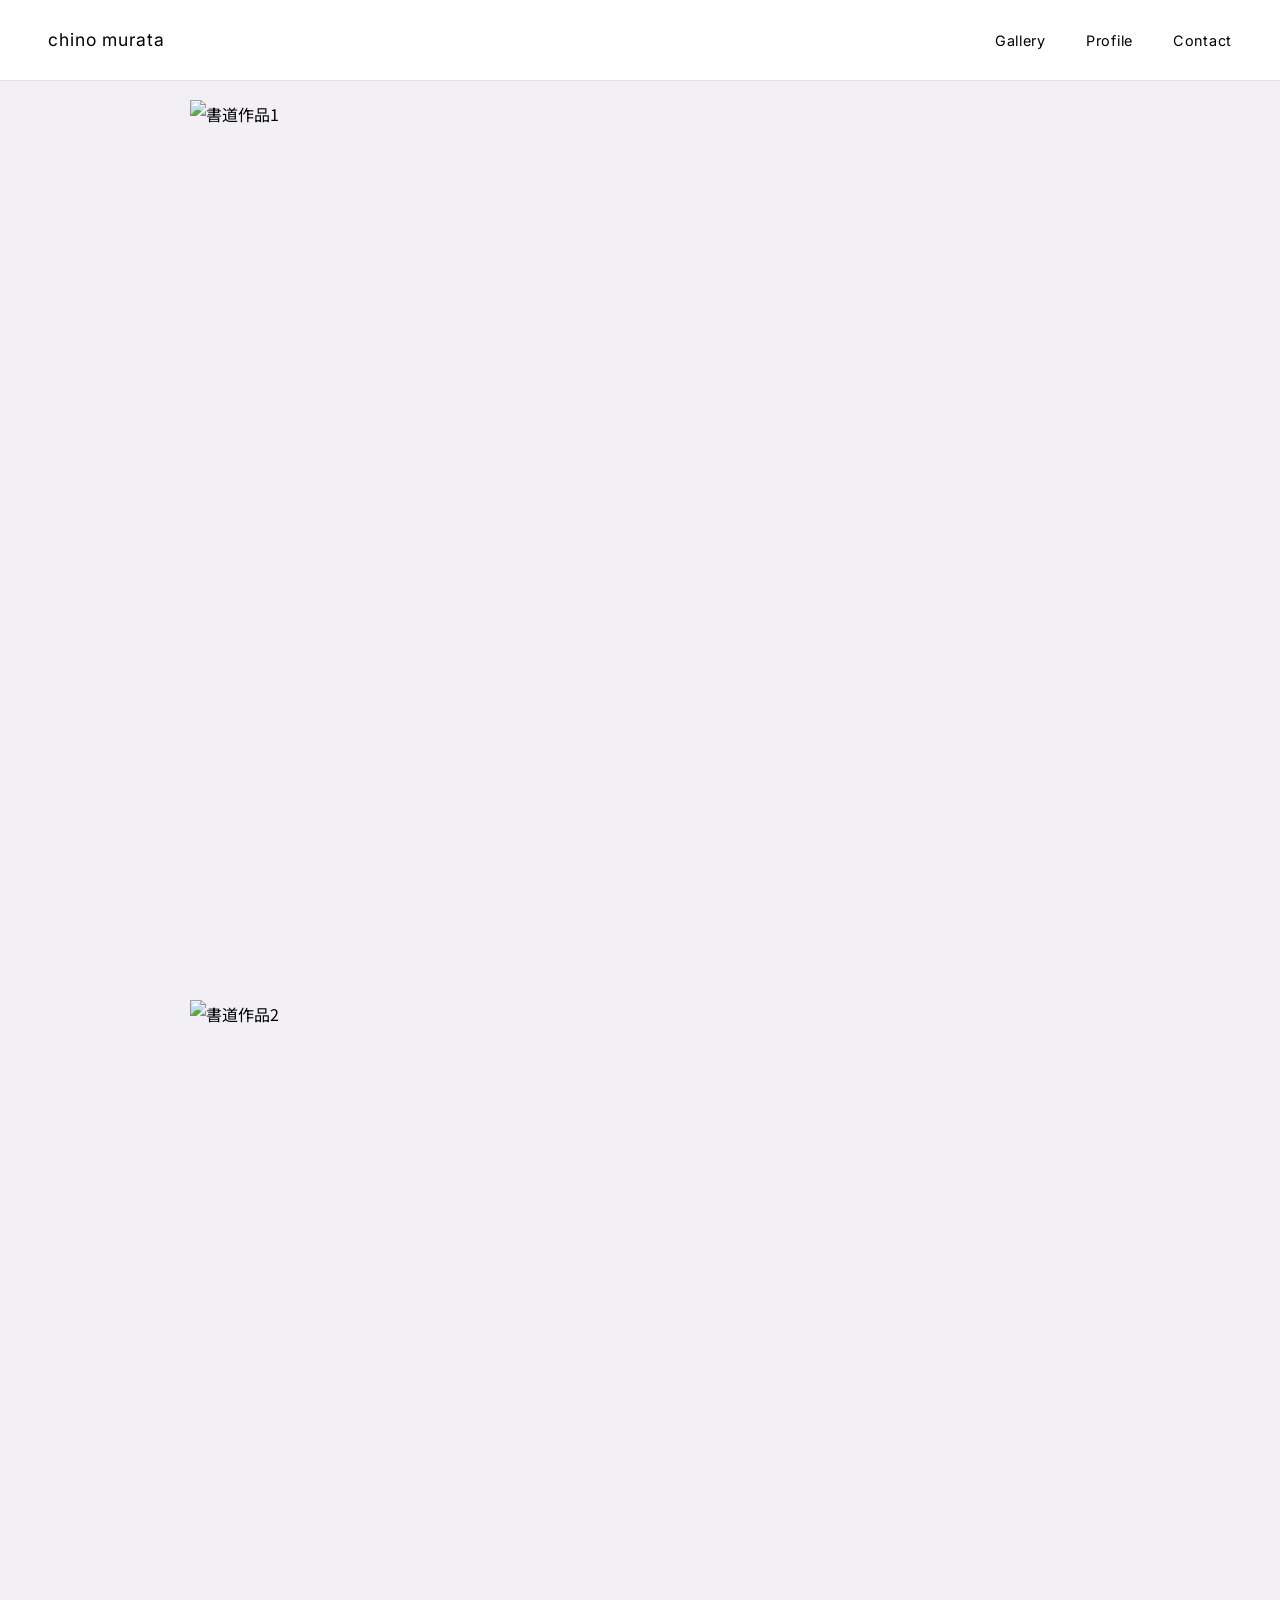
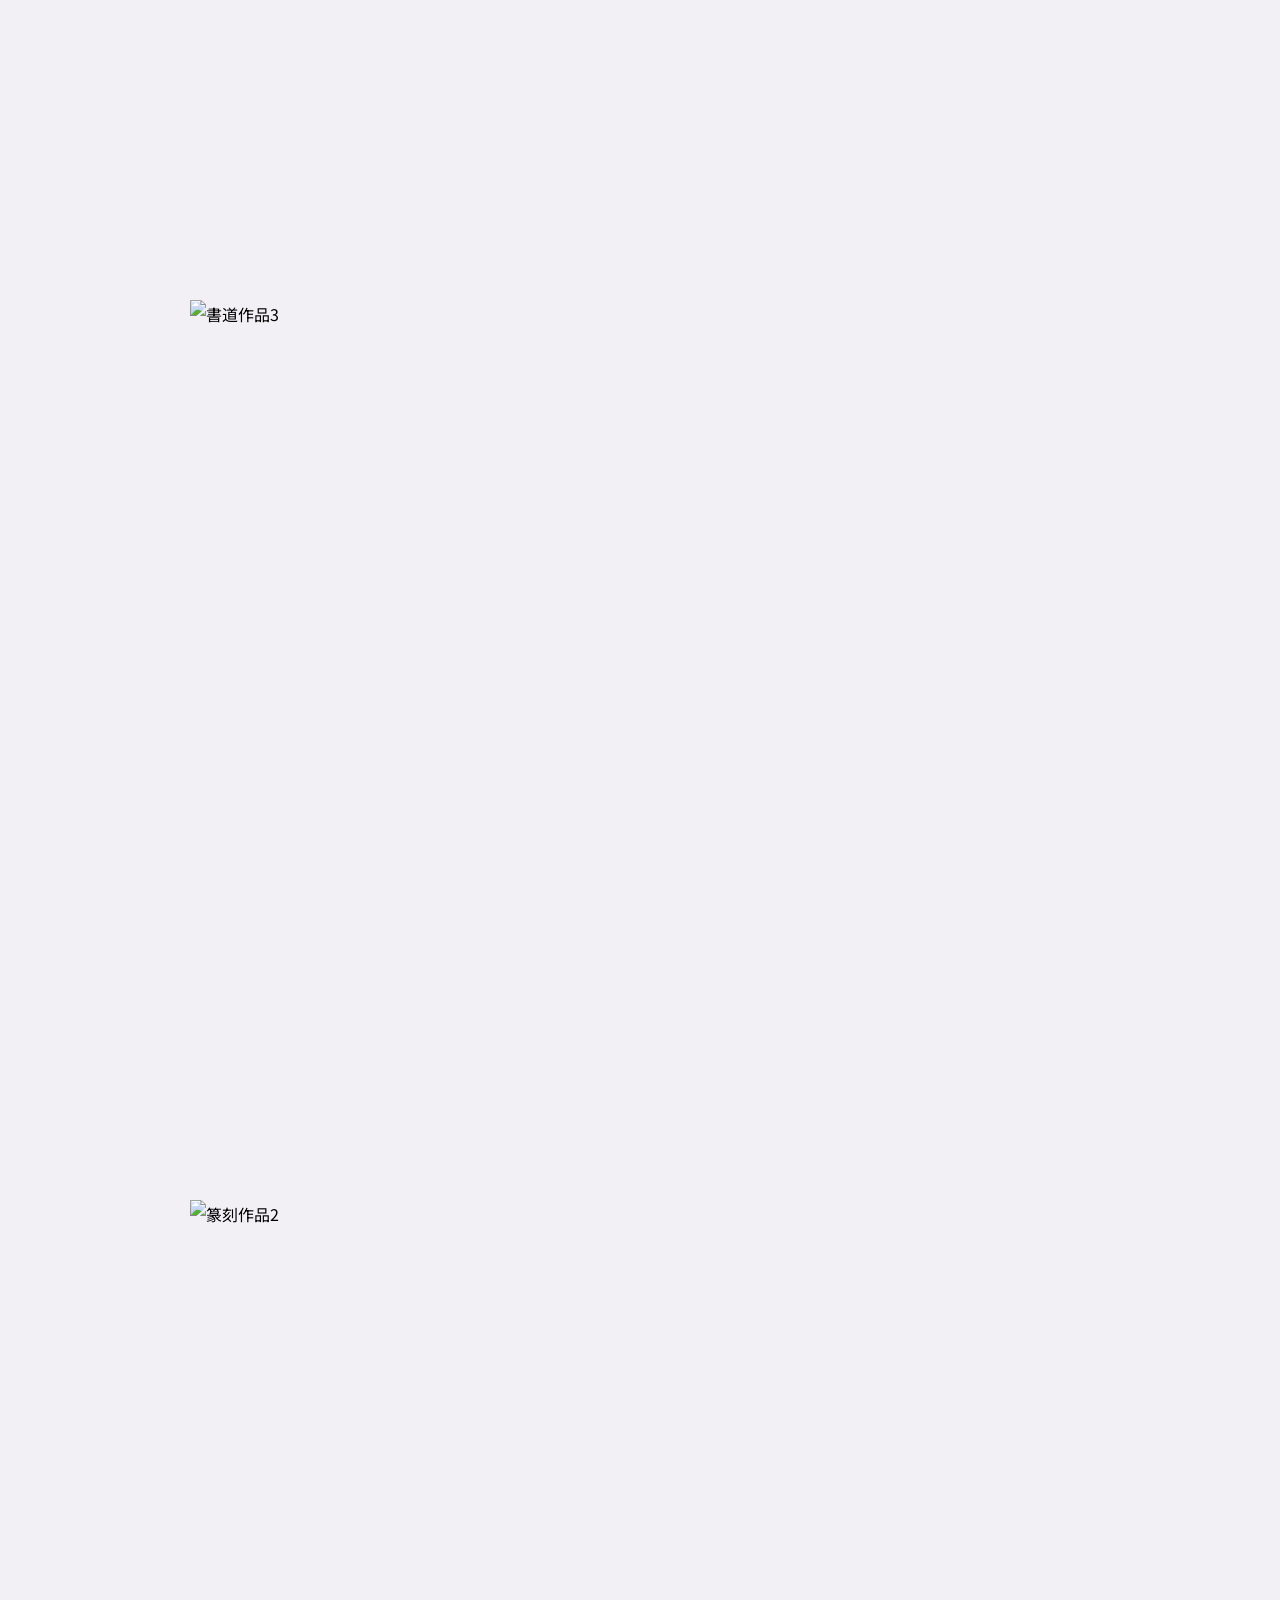
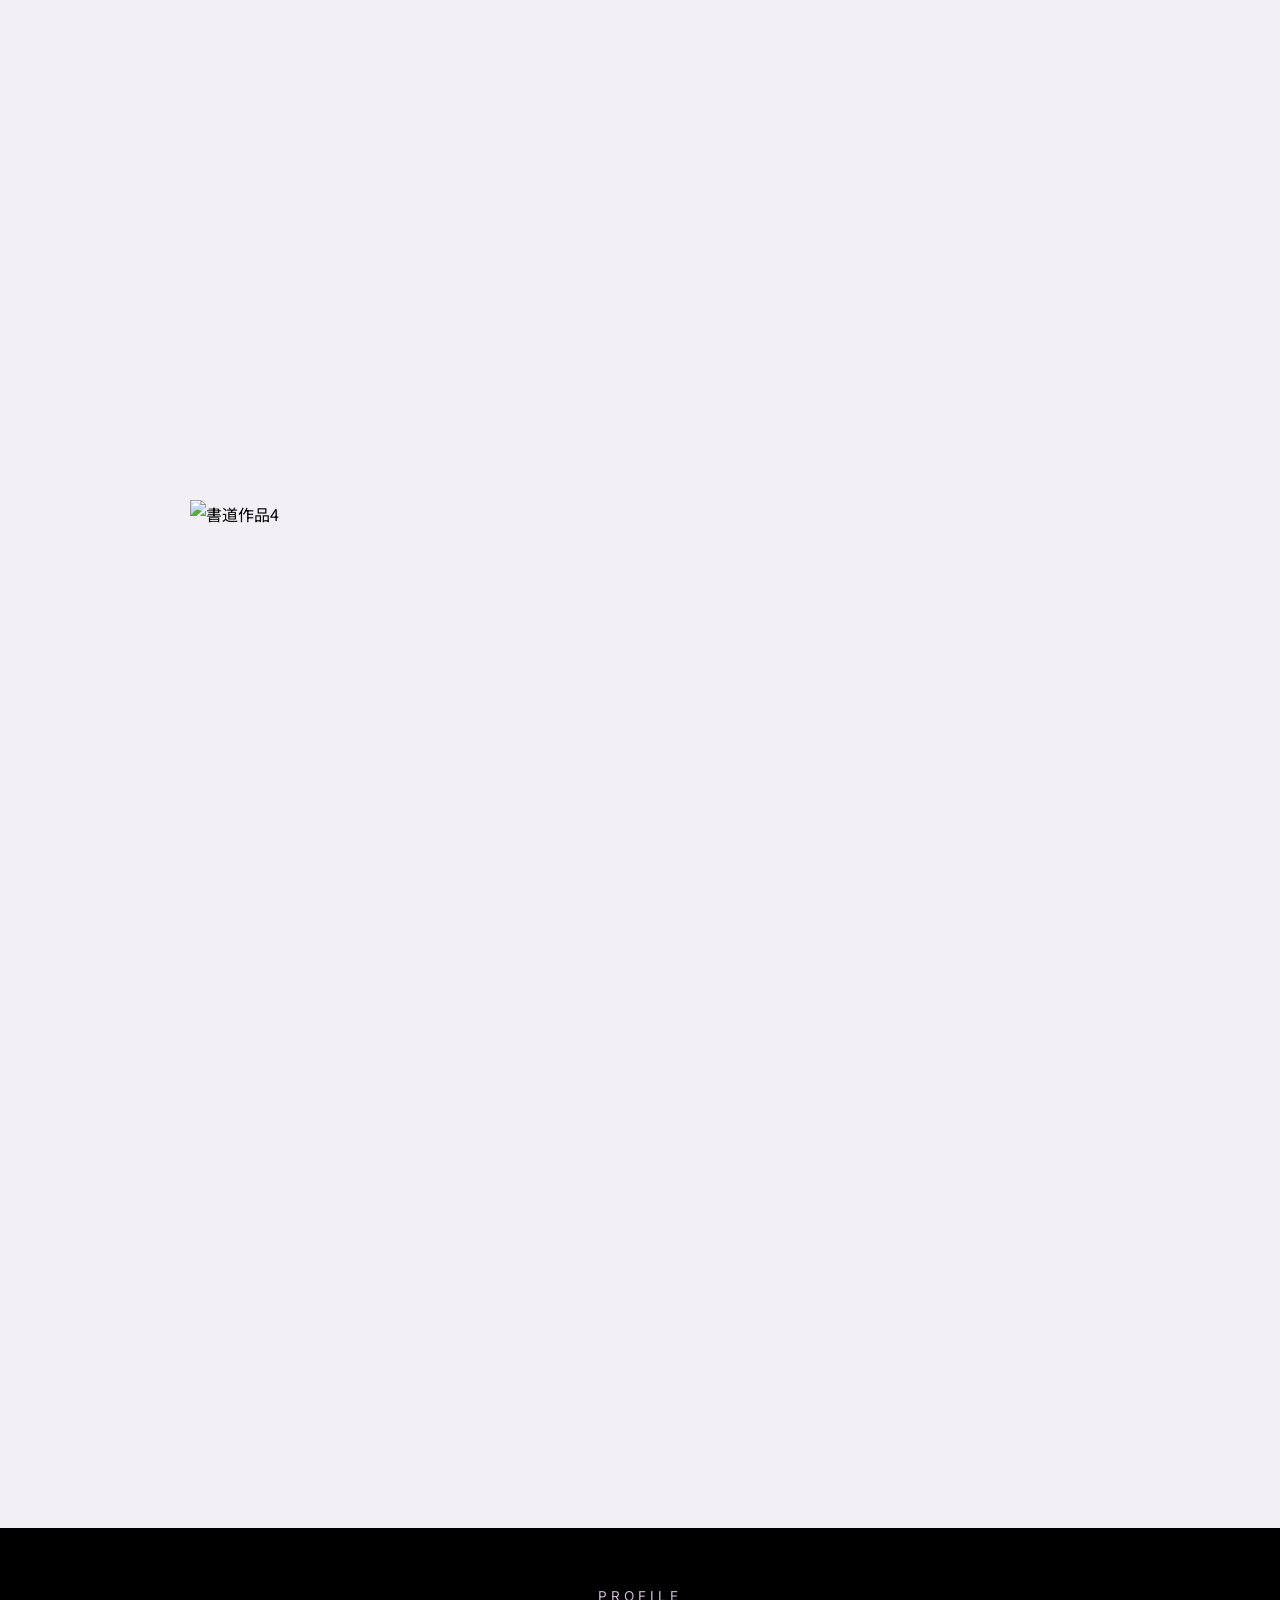
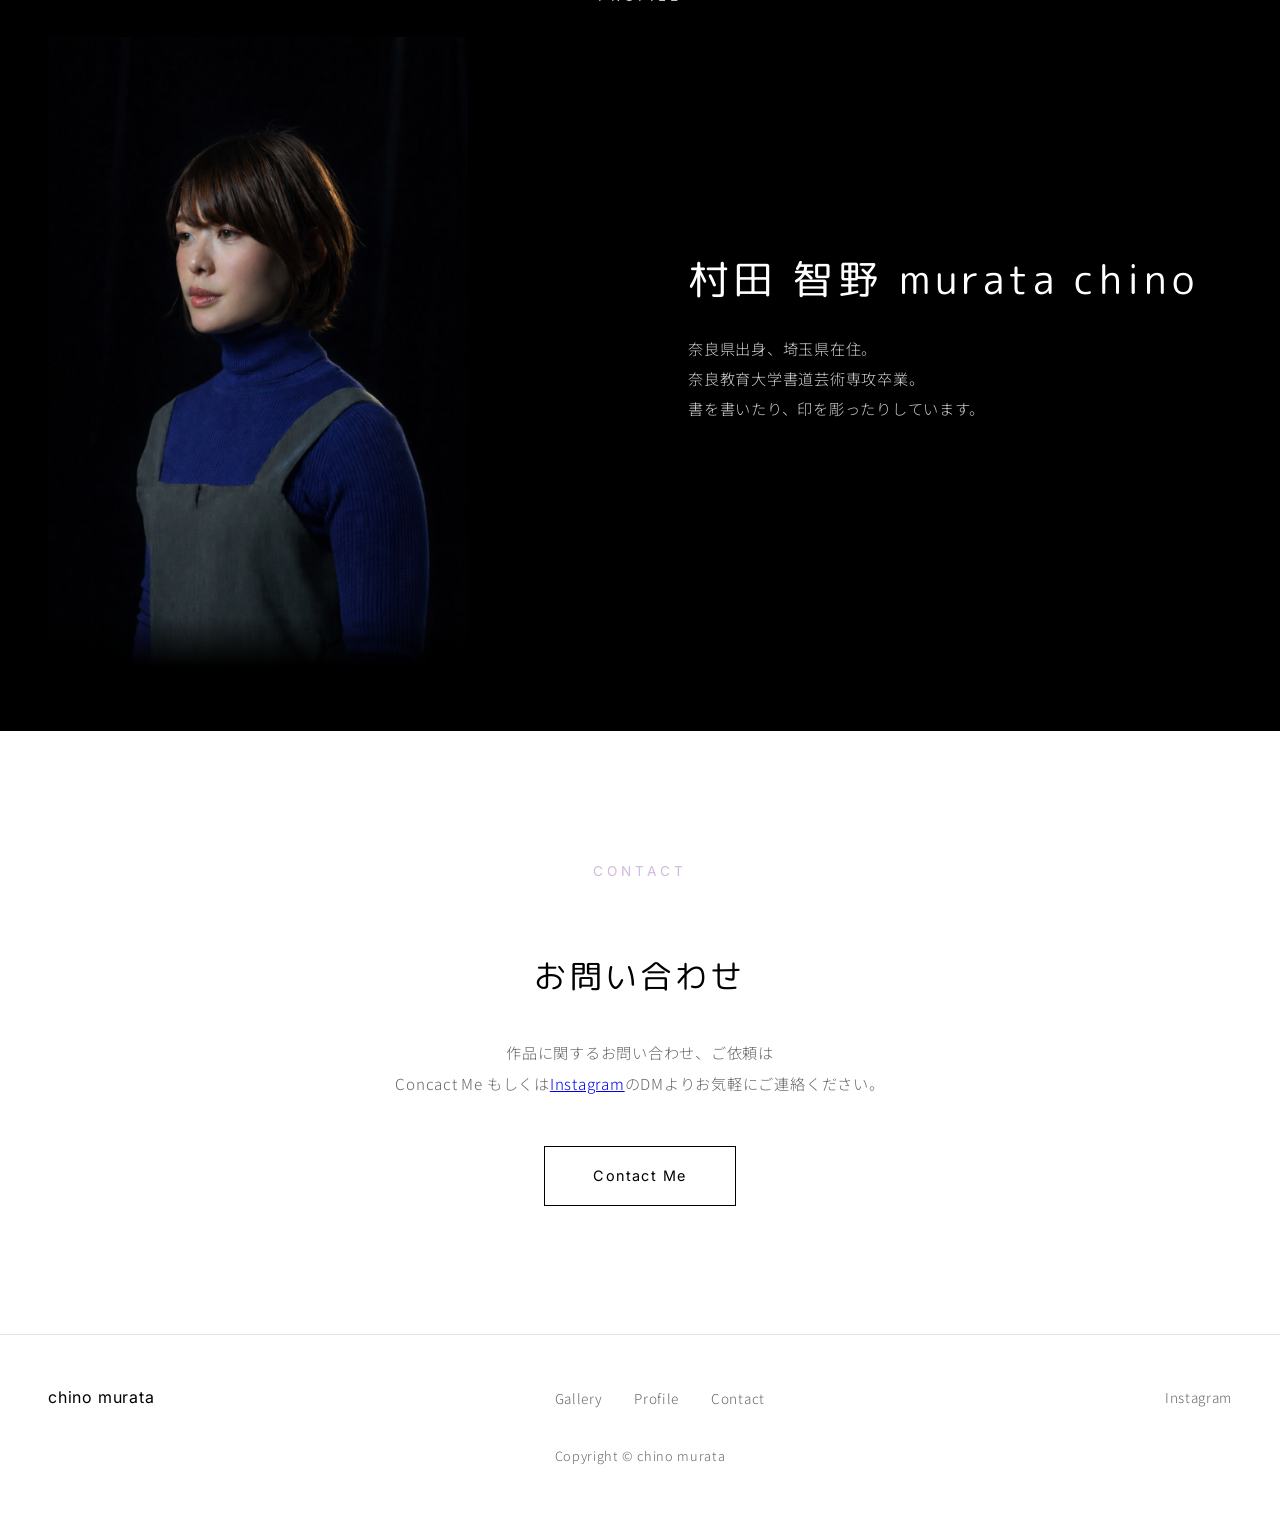
==== index.html @ c5e4f6fd "initial commit" ====
<!DOCTYPE html>
<html lang="ja">
<head>
  <meta charset="UTF-8" />
  <meta name="viewport" content="width=device-width, initial-scale=1.0" />
  <title>Chino Murata</title>

  <link rel="preconnect" href="https://fonts.googleapis.com" />
  <link rel="preconnect" href="https://fonts.gstatic.com" crossorigin />
  <link href="https://fonts.googleapis.com/css2?family=Noto+Sans+JP:wght@300;400;500;600&family=Inter:wght@300;400;500;600&family=M+PLUS+Rounded+1c:wght@400;500&display=swap" rel="stylesheet" />

  <link rel="stylesheet" href="style.css" />
</head>

<body>
  <!-- Header -->
  <header>
    <div class="header-content">
      <a href="#" class="logo">chino murata</a>
      <nav>
        <ul class="nav-list" id="navList">
          <li><a href="#gallery">Gallery</a></li>
          <li><a href="#profile">Profile</a></li>
          <li><a href="#contact">Contact</a></li>
        </ul>
      </nav>
      <button class="mobile-menu-button" id="mobileMenuButton" aria-controls="navList" aria-expanded="false" aria-label="open menu">☰</button>
    </div>
  </header>

  <!-- Gallery Section -->
  <section id="gallery" class="gallery-top">
    <div class="gallery-grid">
      <div class="gallery-item">
        <img src="https://images.unsplash.com/photo-1528819622765-d6bcf132f793?w=800&h=1200&fit=crop" alt="書道作品1" />
      </div>
      <div class="gallery-item">
        <img src="https://images.unsplash.com/photo-1565193566173-7a0ee3dbe261?w=800&h=1200&fit=crop" alt="書道作品2" />
      </div>
      <div class="gallery-item">
        <img src="https://images.unsplash.com/photo-1524678714210-9917a6c619c2?w=800&h=1200&fit=crop" alt="書道作品3" />
      </div>
      <div class="gallery-item">
        <img src="https://images.unsplash.com/photo-1455541504462-57ebb2a9cec1?w=800&h=1200&fit=crop" alt="篆刻作品2" />
      </div>
      <div class="gallery-item">
        <img src="https://images.unsplash.com/photo-1506880018603-83d5b814b5a6?w=800&h=1200&fit=crop" alt="書道作品4" />
      </div>
    </div>
  </section>

  <!-- Profile Section -->
  <section id="profile" class="profile">
    <div class="section-title profile-title">Profile</div>
    <div class="profile-container">
      <div class="profile-image">
        <img src="picture/profile.png" alt="murata chino" />
      </div>
      <div class="profile-content">
        <h2>村田 智野 murata chino</h2>
        <p>
          奈良県出身、埼玉県在住。<br />
          奈良教育大学書道芸術専攻卒業。<br />
          書を書いたり、印を彫ったりしています。
        </p>
      </div>
    </div>
  </section>

  <!-- Contact Section -->
  <section id="contact" class="contact">
    <div class="section-title">Contact</div>
    <div class="contact-content">
      <h2>お問い合わせ</h2>
      <p>
        作品に関するお問い合わせ、ご依頼は<br />
        Concact Me もしくは<a href="https://www.instagram.com/chino_murata/">Instagram</a>のDMよりお気軽にご連絡ください。
      </p>
      <a
        href="https://docs.google.com/forms/d/e/1FAIpQLSfYiP25j410rGIHICzYmb-r6kKbPRrgvNj50Bug_0qsInX5KQ/viewform"
        class="contact-button"
        target="_blank"
        rel="noopener noreferrer"
      >Contact Me</a>
      
    </div>
  </section>

  <!-- Footer -->
  <footer>
    <div class="footer-content">
      <a href="#" class="footer-logo">chino murata</a>
      <ul class="footer-nav">
        <li><a href="#gallery">Gallery</a></li>
        <li><a href="#profile">Profile</a></li>
        <li><a href="#contact">Contact</a></li>
      </ul>
      <div class="social-links">
        <a href="https://www.instagram.com/chino_murata/">Instagram</a>
      </div>
    </div>
    <p class="copyright">Copyright © chino murata</p>
  </footer>

  <script src="script.js" defer></script>
</body>
</html>
---- style.css ----
:root {
  --black: #000;
  --white: #fff;
  --gray: #666;
  --light-gray: #f5f5f5;
  --lavender: #d1bada;
  --light-lavender: #f0ebf3;
  --border-color: #e8dfe8;
}

* {
  margin: 0;
  padding: 0;
  box-sizing: border-box;
}

body {
  font-family: "Noto Sans JP", "Inter", -apple-system, sans-serif;
  background-color: var(--white);
  color: var(--black);
  line-height: 1.8;
}

/* Header */
header {
  position: fixed;
  top: 0;
  left: 0;
  right: 0;
  background: rgba(255, 255, 255, 0.98);
  border-bottom: 1px solid var(--border-color);
  z-index: 1000;
  backdrop-filter: blur(10px);
}

.header-content {
  max-width: 1400px;
  margin: 0 auto;
  padding: 1.5rem 3rem;
  display: flex;
  justify-content: space-between;
  align-items: center;
}

.logo {
  font-family: "Inter", sans-serif;
  font-size: 1.1rem;
  font-weight: 400;
  letter-spacing: 0.05em;
  text-decoration: none;
  color: var(--black);
}

nav ul {
  display: flex;
  gap: 2.5rem;
  list-style: none;
}

nav a {
  font-family: "Inter", sans-serif;
  color: var(--black);
  text-decoration: none;
  font-size: 0.9rem;
  letter-spacing: 0.05em;
  transition: opacity 0.3s ease;
  font-weight: 400;
}

nav a:hover {
  opacity: 0.5;
}

/* Section Common Styles */
section {
  padding: 8rem 3rem;
  margin: 0;
  max-width: none;
}

.section-title {
  font-family: "Inter", sans-serif;
  font-size: 0.85rem;
  letter-spacing: 0.3em;
  font-weight: 400;
  margin-bottom: 4rem;
  text-align: center;
  text-transform: uppercase;
  color: var(--lavender);
}

/* Gallery Section */
.gallery-top {
  padding-top: 100px;
  background: #f3f0f5;
}

.gallery-grid {
  display: flex;
  flex-direction: column;
  gap: 0;
  max-width: 900px;
  margin: 0 auto;
}

#gallery {
  background: #f3f0f5;
}

.gallery-item {
  position: relative;
  width: 100%;
  aspect-ratio: 1 / 1;
  overflow: hidden;
  cursor: pointer;
}

.gallery-item img {
  width: 100%;
  height: 100%;
  object-fit: cover;
  transition: transform 0.6s ease;
}

.gallery-item:hover img {
  transform: scale(1.05);
}

/* Profile Section */
.profile {
  background: var(--black);
}

.profile-container {
  display: grid;
  grid-template-columns: 1fr 1fr;
  gap: 6rem;
  align-items: center;
  max-width: 1200px;
  margin: 0 auto;
}

.profile-image {
  width: 100%;
}

.profile-image img {
  width: 100%;
  height: auto;
  display: block;

  -webkit-mask-image: linear-gradient(to bottom, #000 0%, #000 92%, transparent 100%);
  mask-image: linear-gradient(to bottom, #000 0%, #000 92%, transparent 100%);
}

.profile-content h2 {
  font-family: "M PLUS Rounded 1c", "Noto Sans JP", sans-serif;
  font-weight: 400;
  margin-bottom: 2rem;
  color: var(--white);

  /* 追加/変更 */
  white-space: nowrap;
  font-size: clamp(22px, 4.2vw, 40px);
  letter-spacing: clamp(0.01em, 0.6vw, 0.12em);
  line-height: 1.1;

  /* どこかで折り返し強制が入ってても負けないように */
  overflow-wrap: normal;
  word-break: normal;
}


.profile-content p {
  font-size: 0.95rem;
  line-height: 2;
  letter-spacing: 0.05em;
  margin-bottom: 1.5rem;
  font-weight: 300;
  color: rgba(255, 255, 255, 0.8);
}

.section-title.profile-title {
  color: var(--lavender);
}

/* Profileだけ締める（Desktop） */
#profile {
  padding: 3.5rem 3rem 4rem; /* 上右下左 */
}

#profile .section-title {
  margin-bottom: 1.8rem; 
}

.profile-image {
  max-width: 420px;
}

/* Contact Section */
.contact {
  text-align: center;
  background: var(--white);
}

.contact-content {
  max-width: 600px;
  margin: 0 auto;
}

.contact h2 {
  font-family: "M PLUS Rounded 1c", "Noto Sans JP", sans-serif;
  font-size: 2rem;
  font-weight: 400;
  letter-spacing: 0.1em;
  margin-bottom: 2rem;
}

.contact p {
  font-size: 0.95rem;
  line-height: 2;
  letter-spacing: 0.05em;
  margin-bottom: 3rem;
  font-weight: 300;
  color: var(--gray);
}

.contact-button {
  font-family: "Inter", sans-serif;
  display: inline-block;
  color: var(--black);
  text-decoration: none;
  font-size: 0.9rem;
  letter-spacing: 0.1em;
  padding: 1rem 3rem;
  border: 1px solid var(--black);
  transition: all 0.3s ease;
  font-weight: 400;
}

.contact-button:hover {
  background: var(--lavender);
  color: var(--white);
  border-color: var(--lavender);
}

/* Footer */
footer {
  padding: 3rem;
  text-align: center;
  border-top: 1px solid var(--border-color);
}

.footer-content {
  max-width: 1400px;
  margin: 0 auto;
  display: flex;
  justify-content: space-between;
  align-items: center;
}

.footer-logo {
  font-family: "Inter", sans-serif;
  font-size: 1rem;
  font-weight: 400;
  letter-spacing: 0.05em;
  text-decoration: none;
  color: var(--black);
}

.footer-nav {
  display: flex;
  gap: 2rem;
  list-style: none;
}

.footer-nav a {
  color: var(--gray);
  text-decoration: none;
  font-size: 0.85rem;
  letter-spacing: 0.05em;
  transition: opacity 0.3s ease;
  font-weight: 300;
}

.footer-nav a:hover {
  opacity: 0.5;
}

.copyright {
  margin-top: 2rem;
  font-size: 0.8rem;
  color: var(--gray);
  letter-spacing: 0.05em;
  font-weight: 300;
}

.social-links {
  display: flex;
  gap: 1.5rem;
}

.social-links a {
  color: var(--gray);
  text-decoration: none;
  font-size: 0.85rem;
  letter-spacing: 0.05em;
  transition: opacity 0.3s ease;
  font-weight: 300;
}

.social-links a:hover {
  opacity: 0.5;
}

/* Mobile Menu */
.mobile-menu-button {
  display: none;
  background: none;
  border: none;
  font-size: 1.5rem;
  cursor: pointer;
  color: var(--black);
}

/* =========================
   Responsive
   ========================= */

/* Tablet */
@media (max-width: 1024px) {
  .profile-container {
    gap: 4rem;
  }
}

/* Mobile */
@media (max-width: 768px) {

  /* ---- Header / Navigation ---- */
  .header-content {
    padding: 1rem 1.5rem;
  }

  nav ul {
    display: none;
  }

  nav ul.is-open {
    display: flex;
    flex-direction: column;
    position: absolute;
    top: 100%;
    left: 0;
    right: 0;
    background: var(--white);
    padding: 2rem;
    border-bottom: 1px solid var(--border-color);
    gap: 1.5rem;
  }

  .mobile-menu-button {
    display: block;
  }

  /* ---- Layout ---- */
  section {
    padding: 5rem 1.5rem;
  }

  .gallery-top {
    padding-top: 80px;
  }

  .gallery-grid {
    max-width: 100%;
    padding: 0 1rem;
  }

  .profile-container {
    grid-template-columns: 1fr;
    gap: 3rem;
  }

  /* ---- Profile ---- */
  .profile-image {
    max-width: 420px;
    margin: 0 auto;
  }
  /* ---- Footer ---- */
  .footer-content {
    flex-direction: column;
    gap: 2rem;
  }

  .footer-nav {
    flex-wrap: wrap;
    justify-content: center;
  }
}

/* Animations */
@keyframes fadeIn {
  from {
    opacity: 0;
    transform: translateY(20px);
  }
  to {
    opacity: 1;
    transform: translateY(0);
  }
}

.fade-in {
  animation: fadeIn 0.8s ease-out;
}
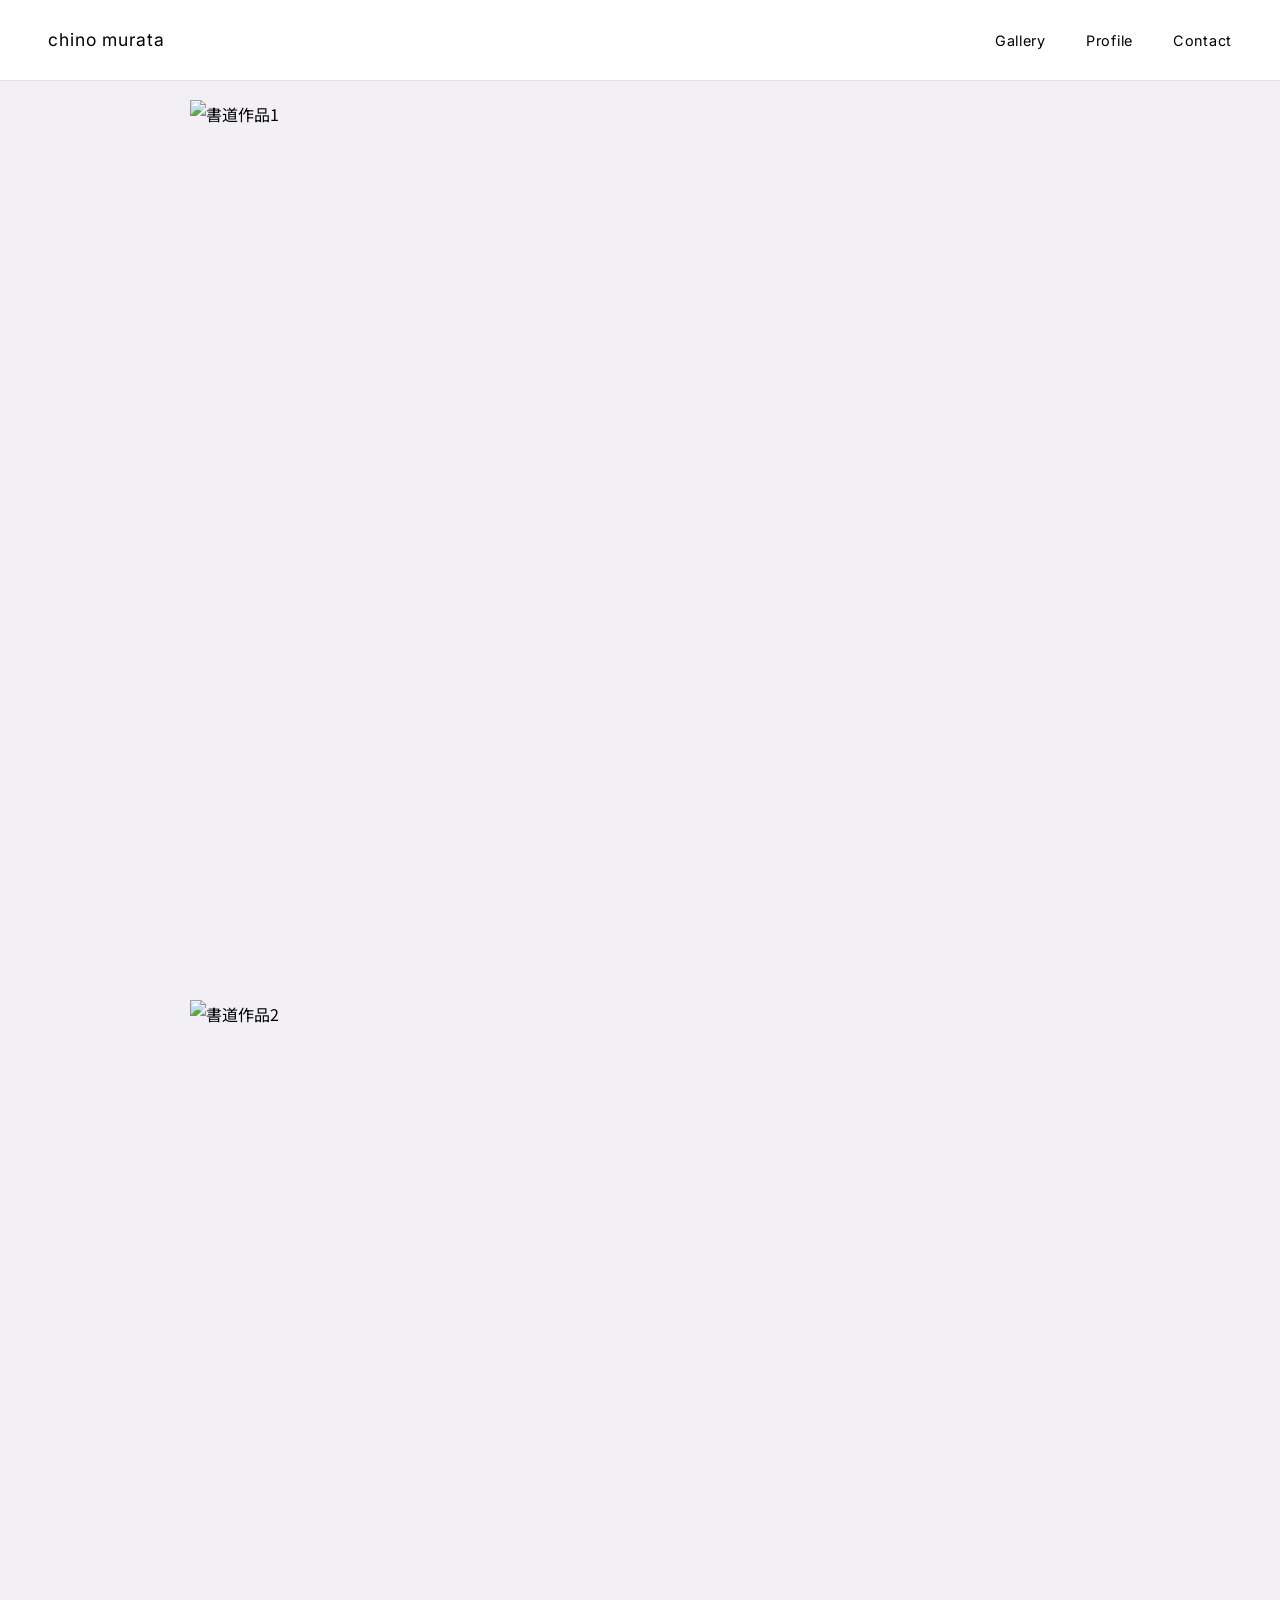
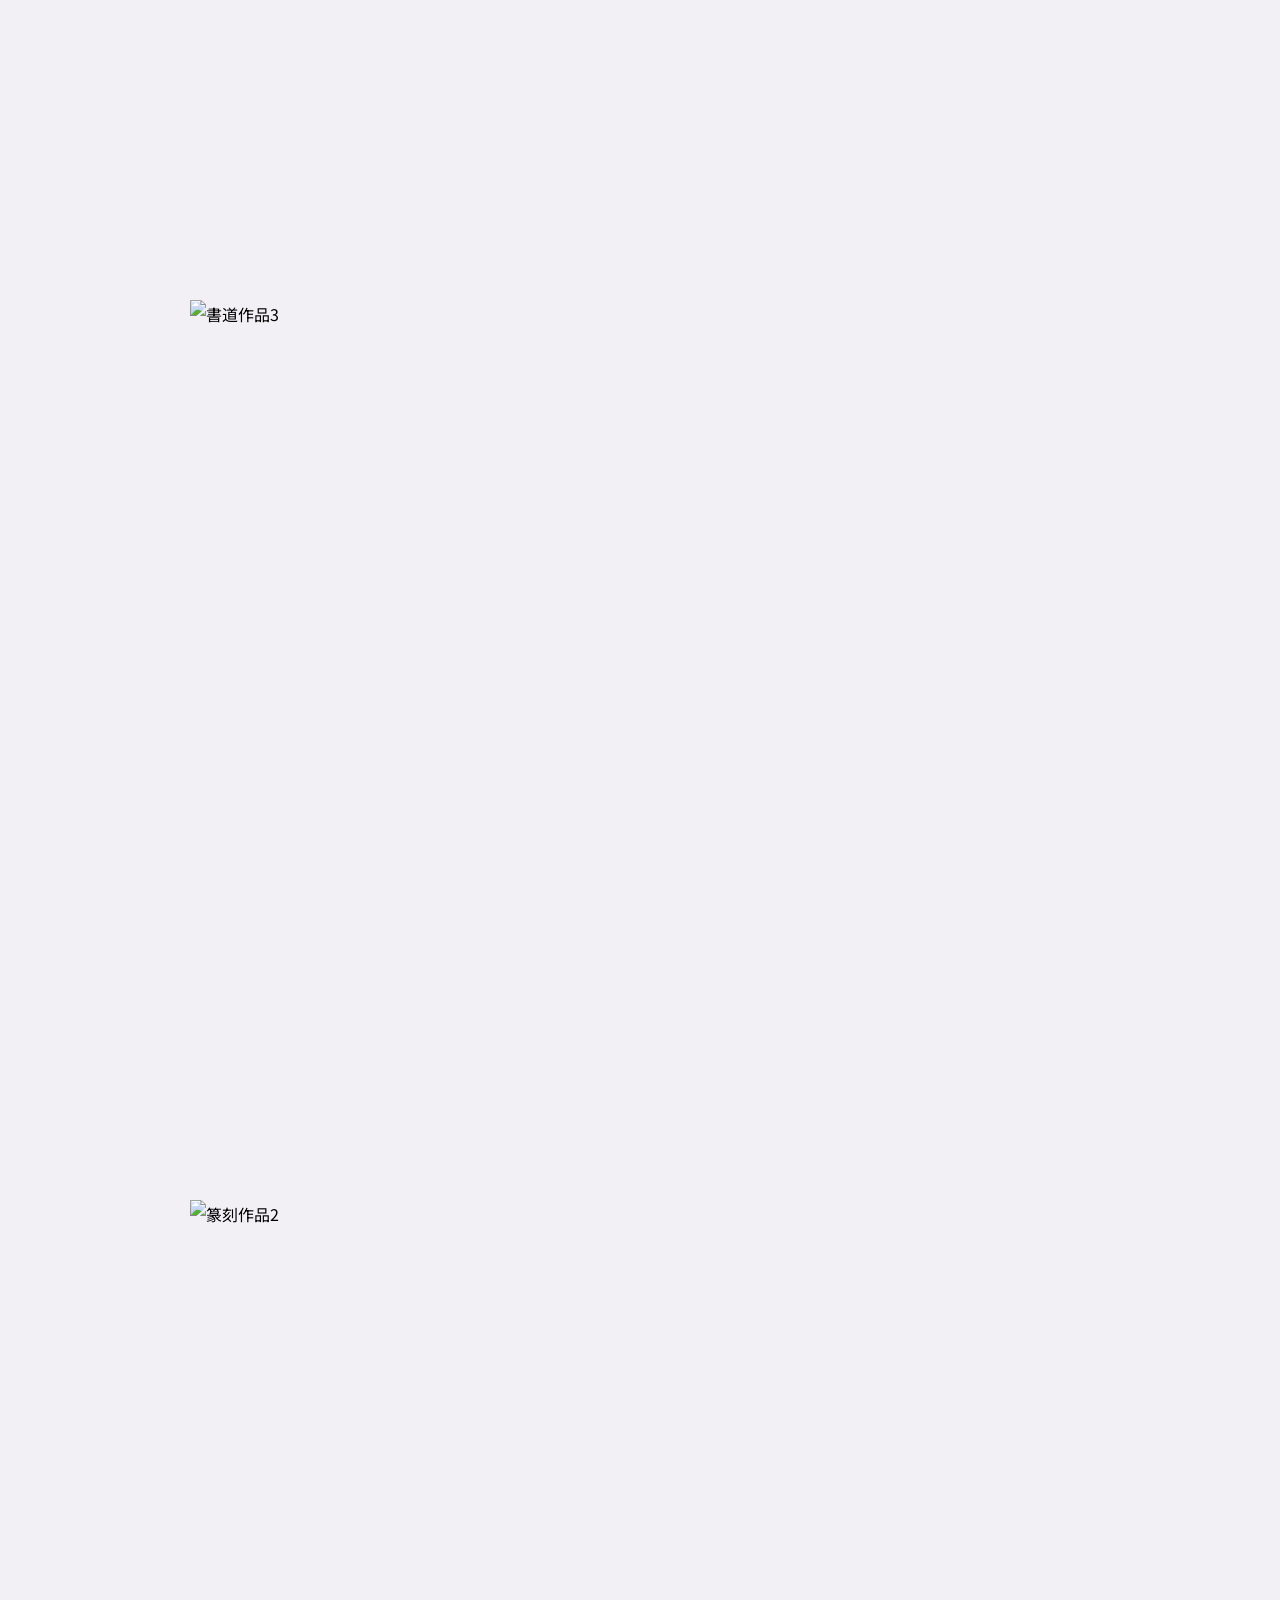
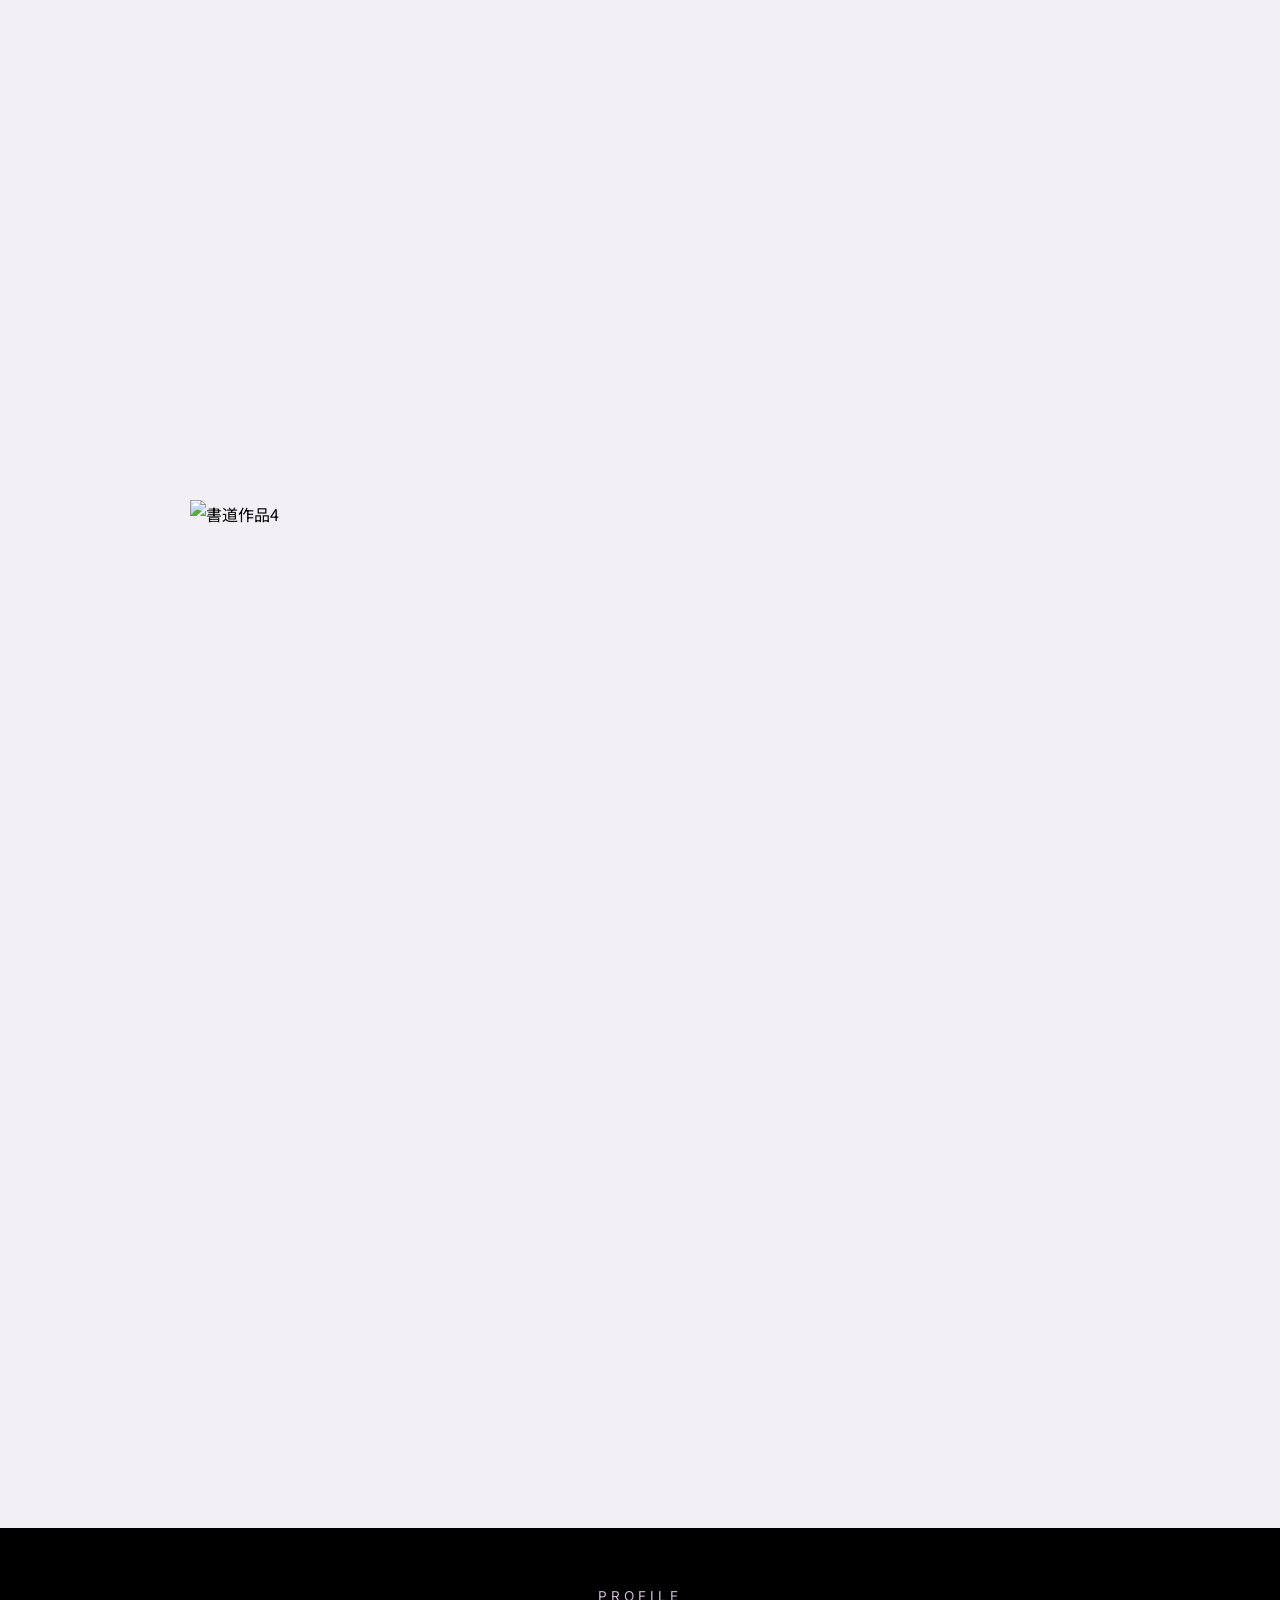
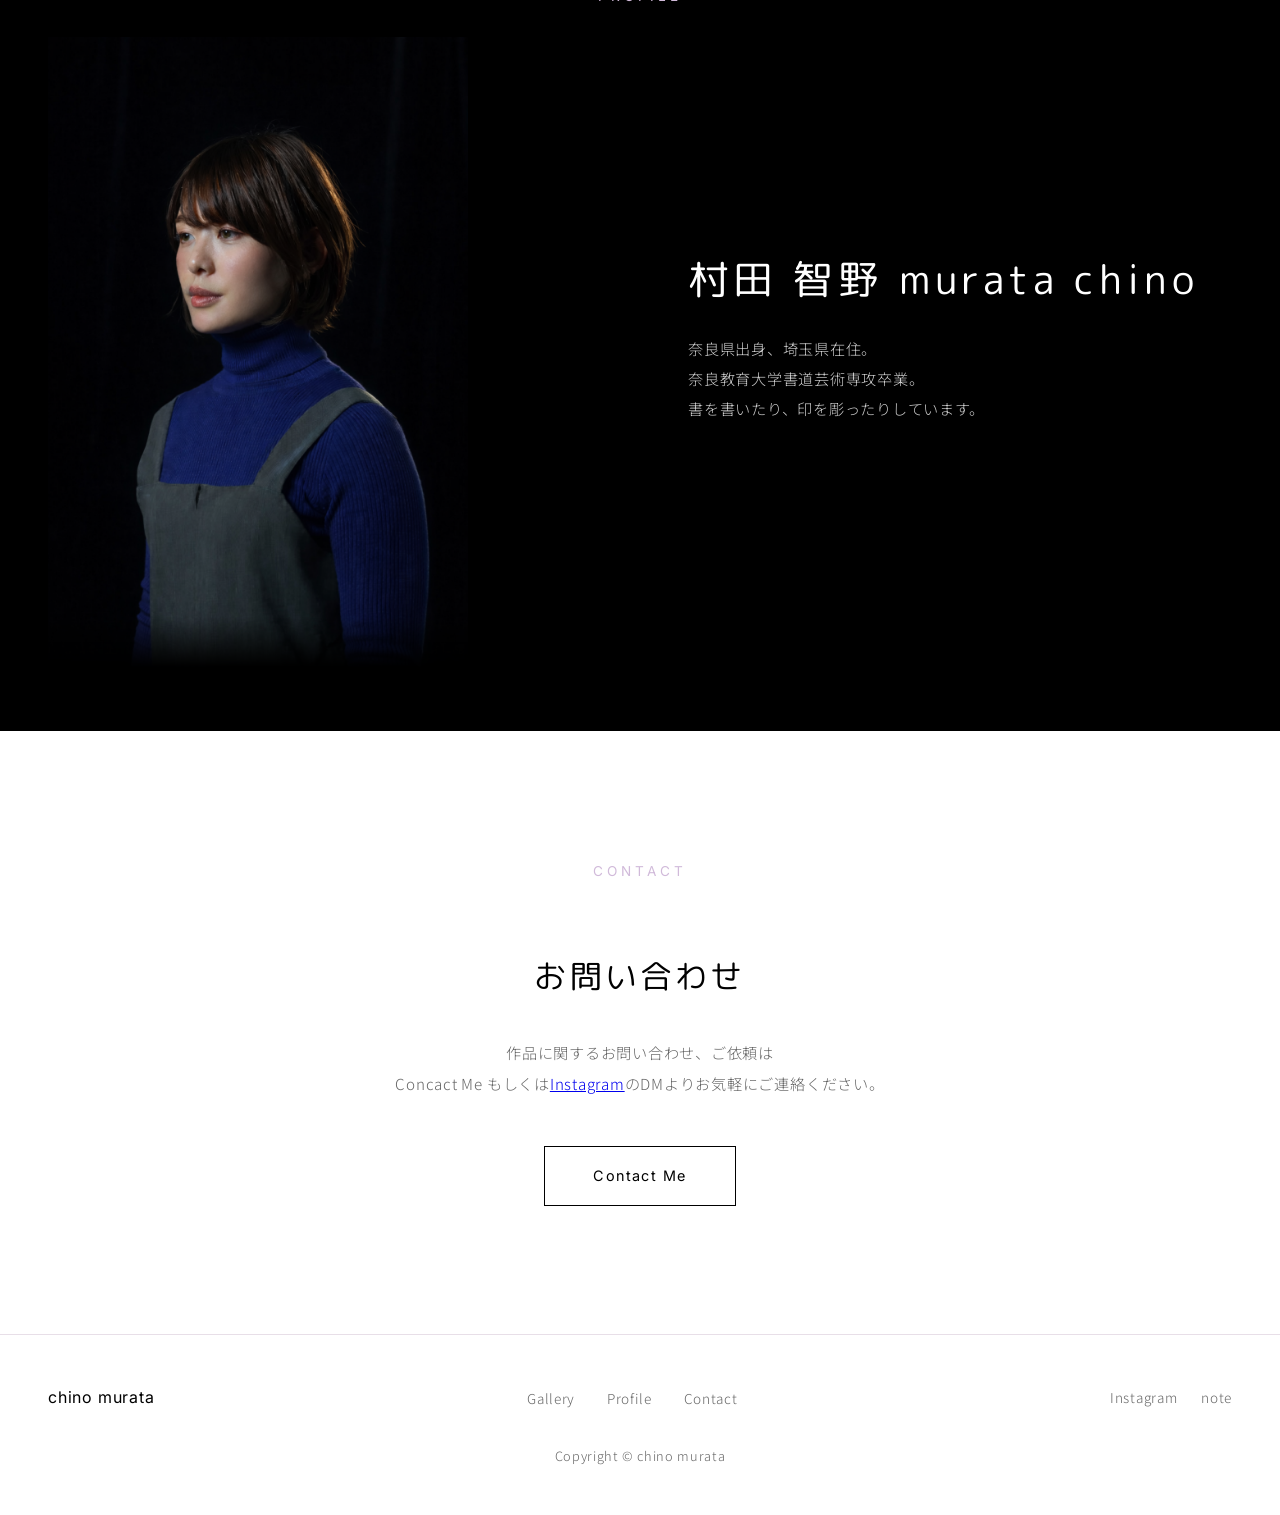
==== commit 9bb3fa7a: "noteのリンクを追加、CSSの不要なコメントを修正" ====
--- a/index.html
+++ b/index.html
@@ -97,6 +97,7 @@
       </ul>
       <div class="social-links">
         <a href="https://www.instagram.com/chino_murata/">Instagram</a>
+        <a href="https://note.com/chinomurata">note</a>
       </div>
     </div>
     <p class="copyright">Copyright © chino murata</p>
--- a/style.css
+++ b/style.css
@@ -159,7 +159,6 @@
   margin-bottom: 2rem;
   color: var(--white);
 
-  /* 追加/変更 */
   white-space: nowrap;
   font-size: clamp(22px, 4.2vw, 40px);
   letter-spacing: clamp(0.01em, 0.6vw, 0.12em);
@@ -169,7 +168,6 @@
   overflow-wrap: normal;
   word-break: normal;
 }
-
 
 .profile-content p {
   font-size: 0.95rem;
@@ -363,7 +361,7 @@
     display: block;
   }
 
-  /* ---- Layout ---- */
+  /* Layout */
   section {
     padding: 5rem 1.5rem;
   }
@@ -382,12 +380,12 @@
     gap: 3rem;
   }
 
-  /* ---- Profile ---- */
+  /* Profile */
   .profile-image {
     max-width: 420px;
     margin: 0 auto;
   }
-  /* ---- Footer ---- */
+  /* Footer */
   .footer-content {
     flex-direction: column;
     gap: 2rem;
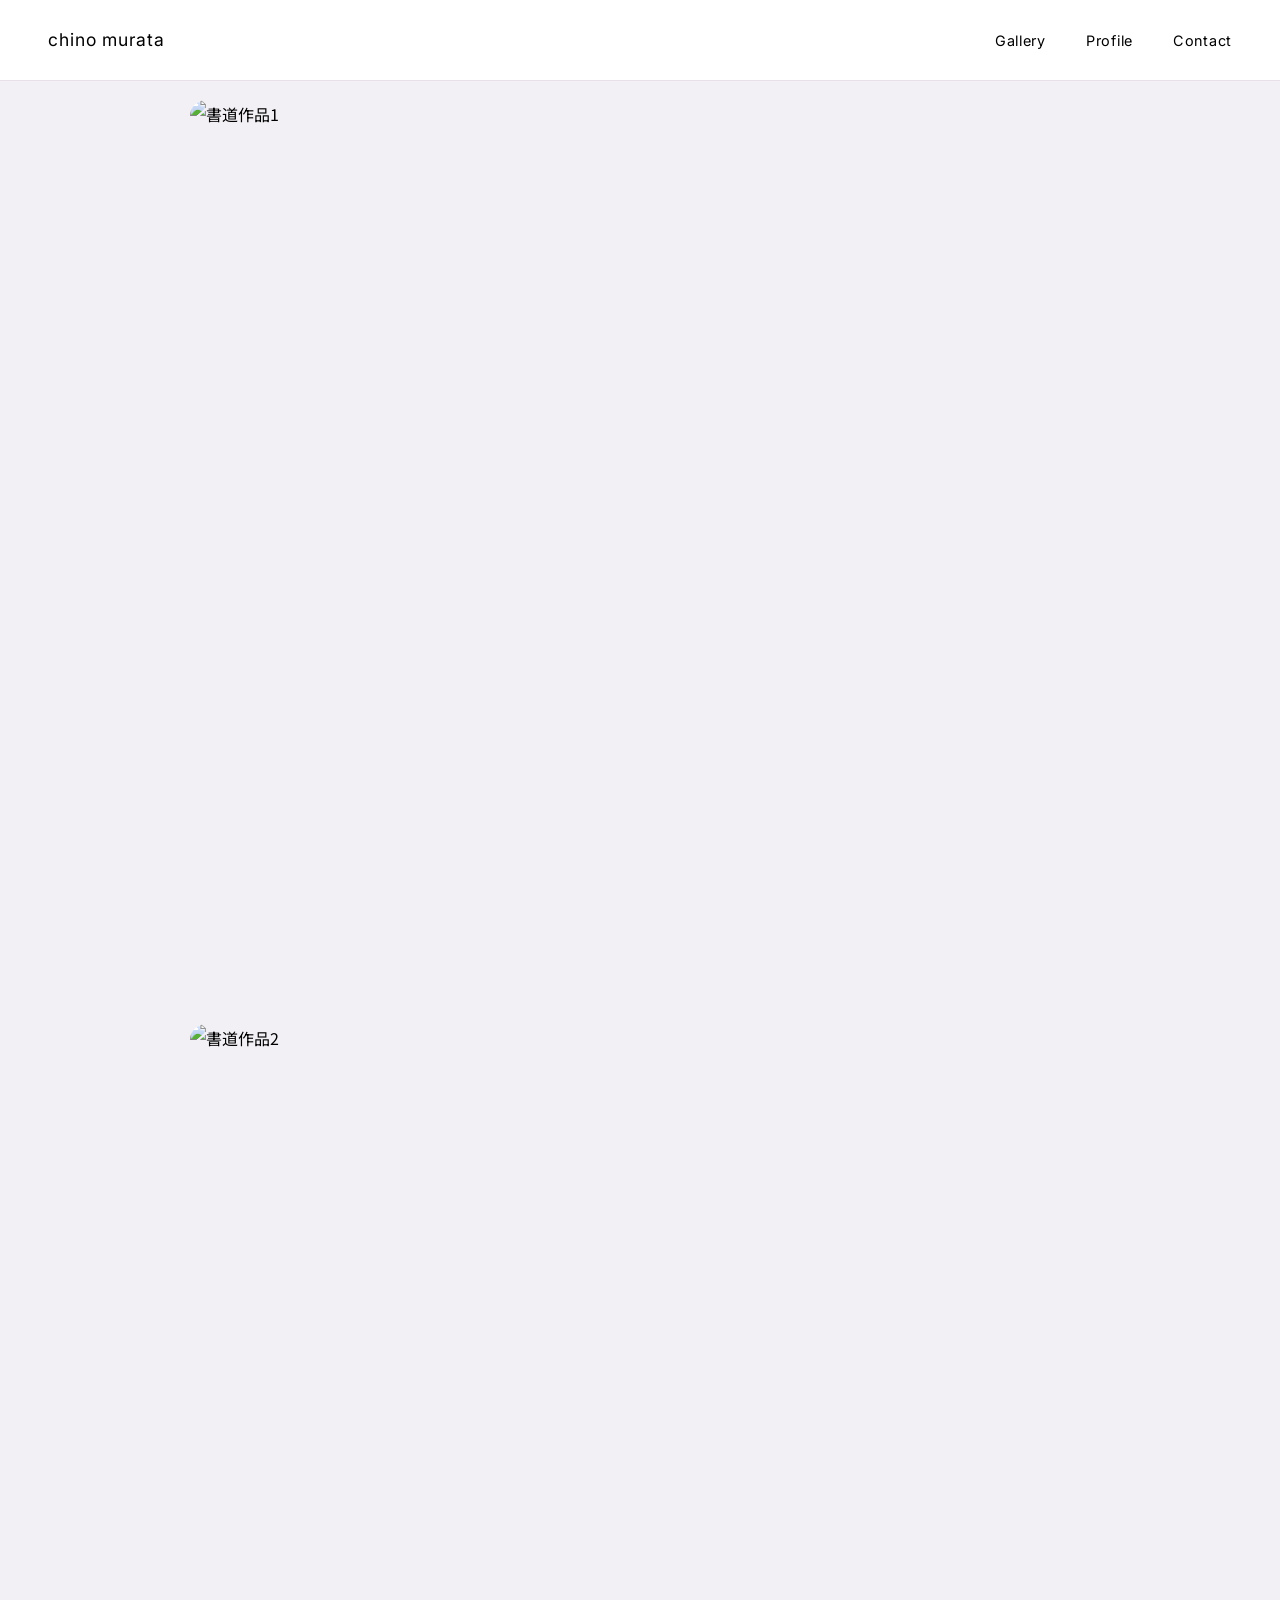
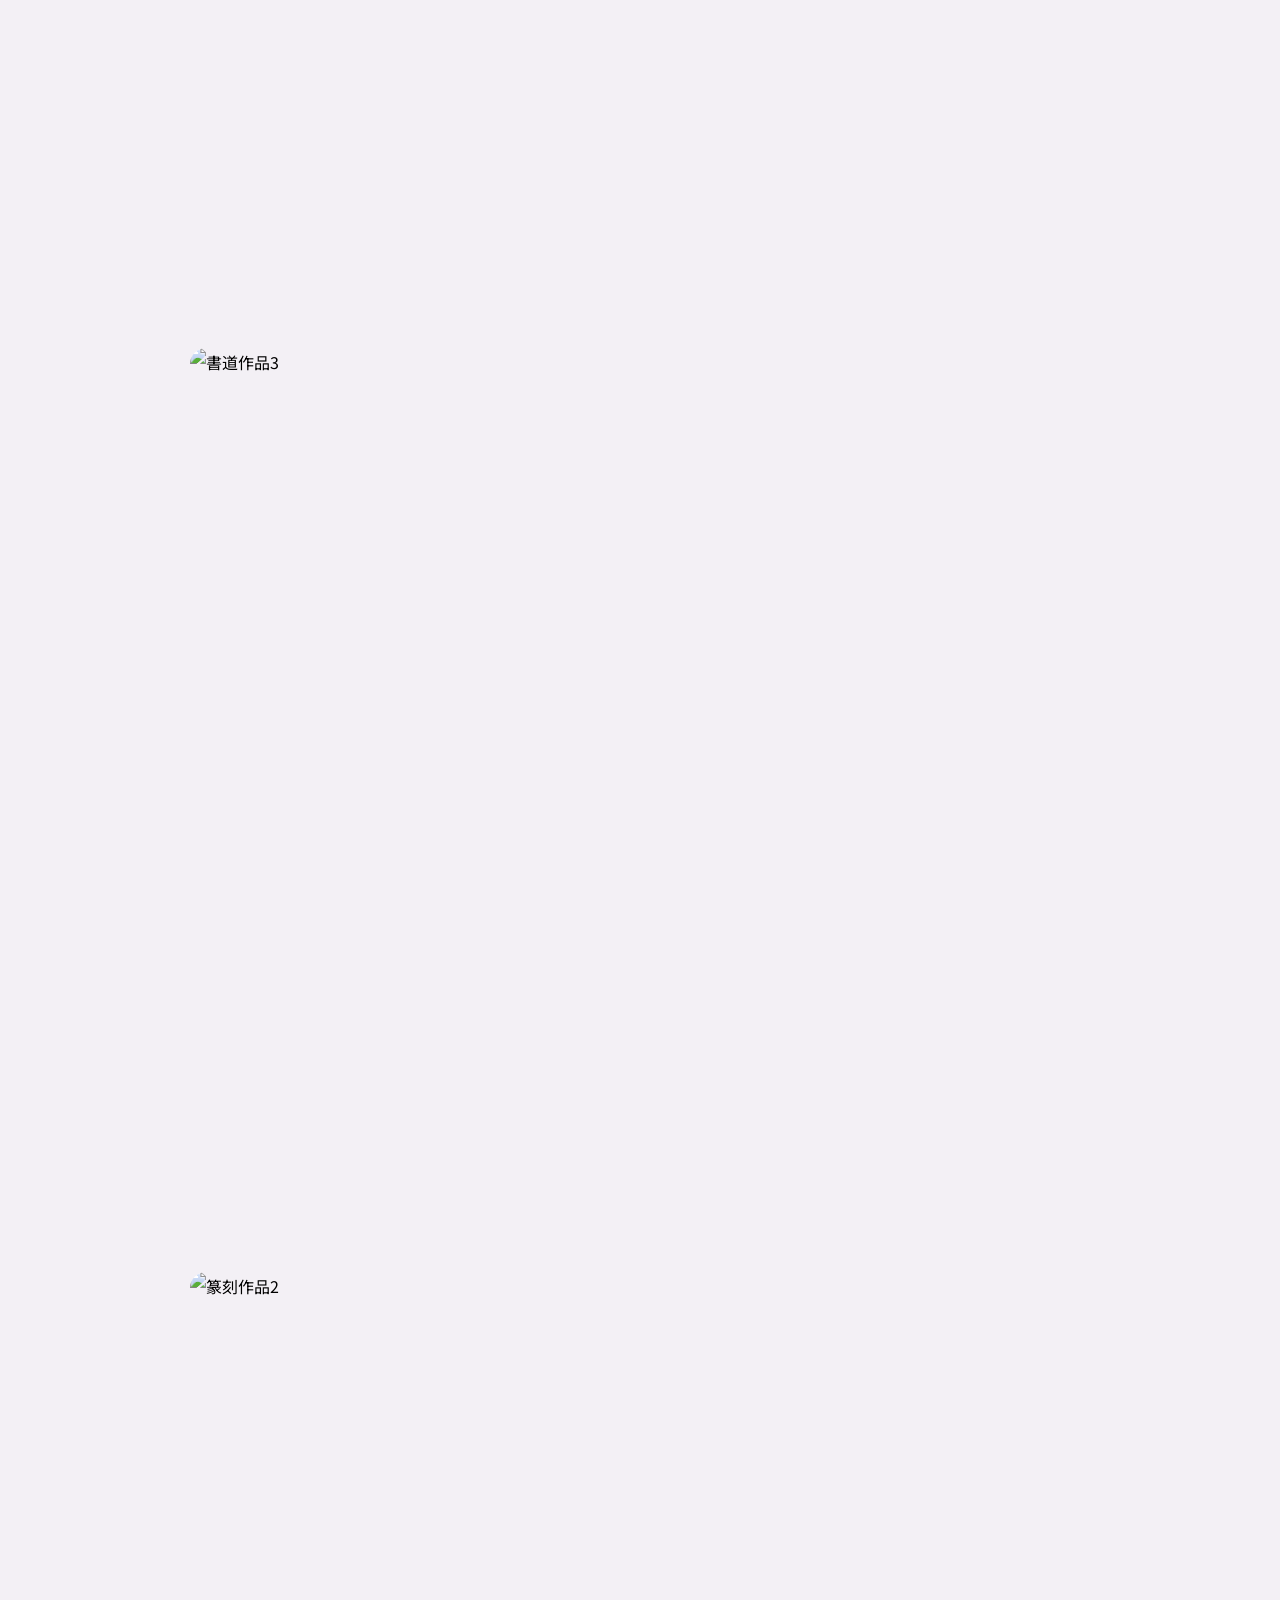
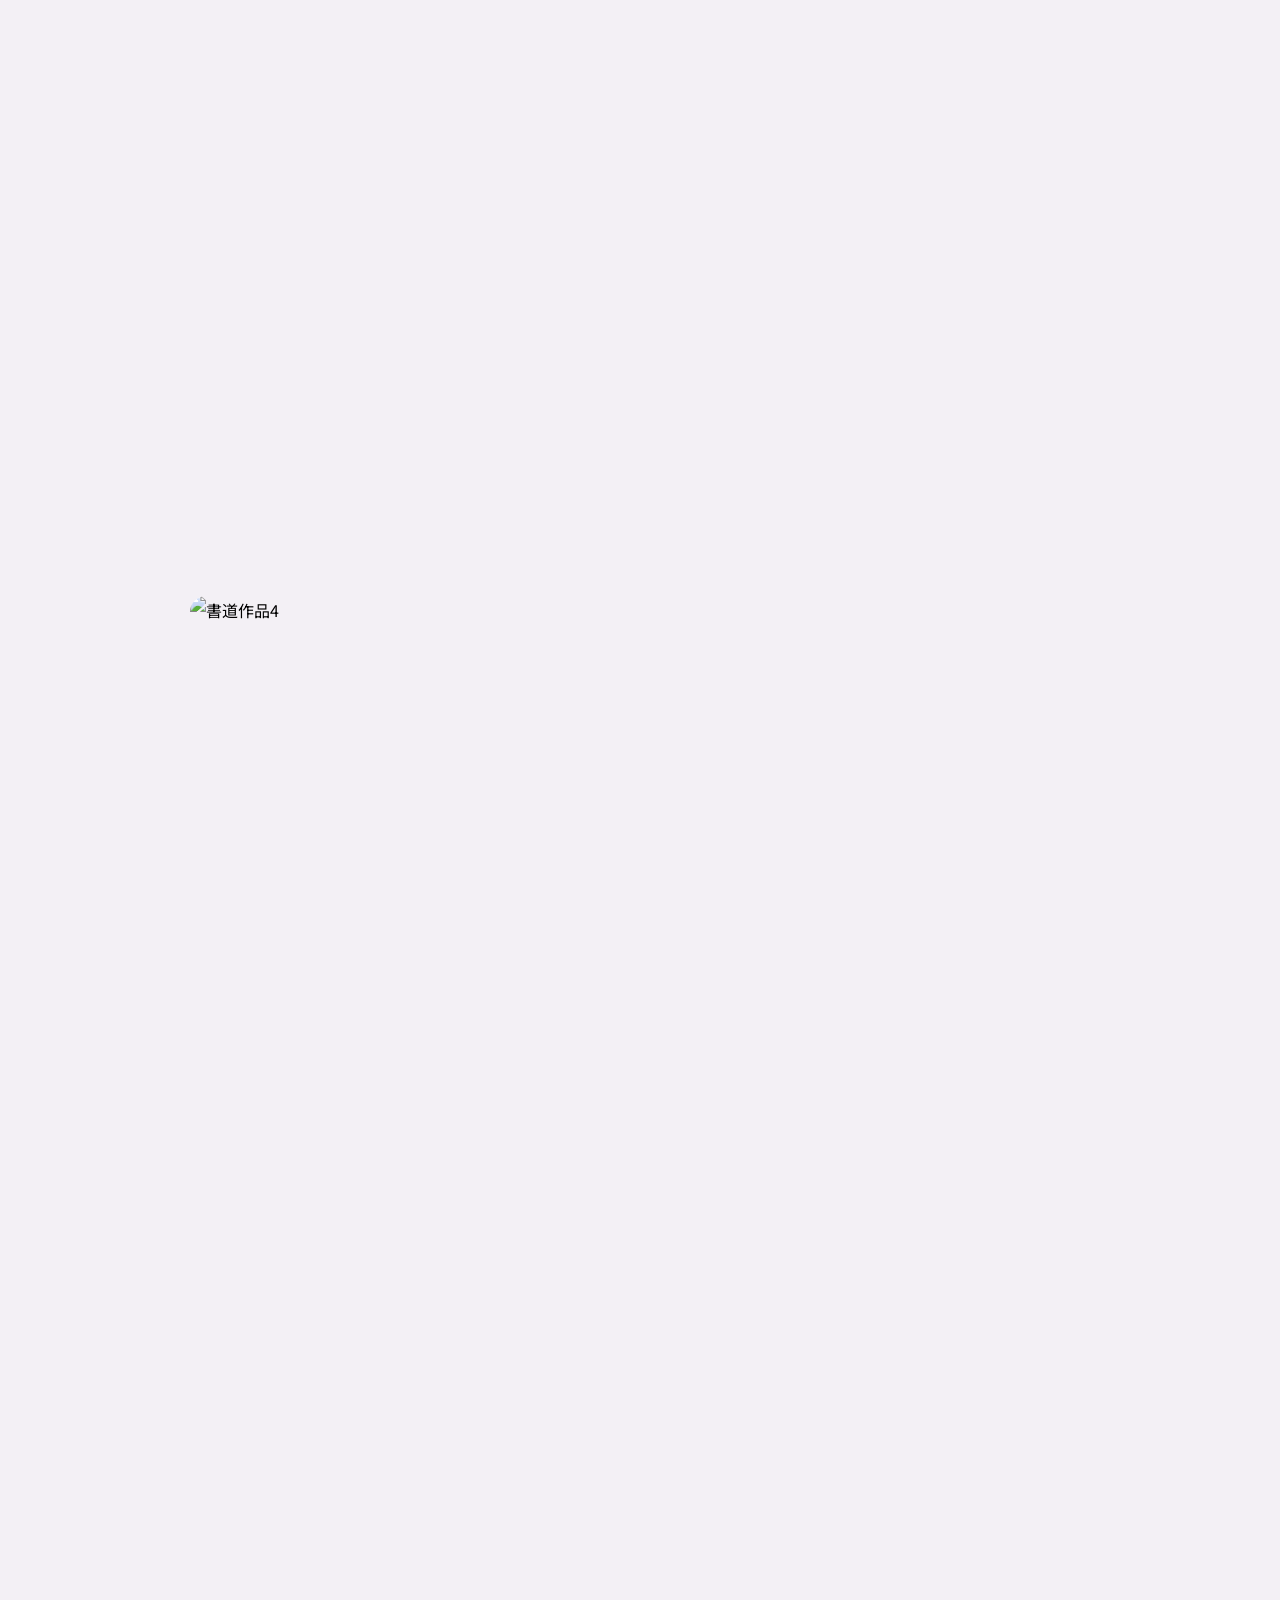
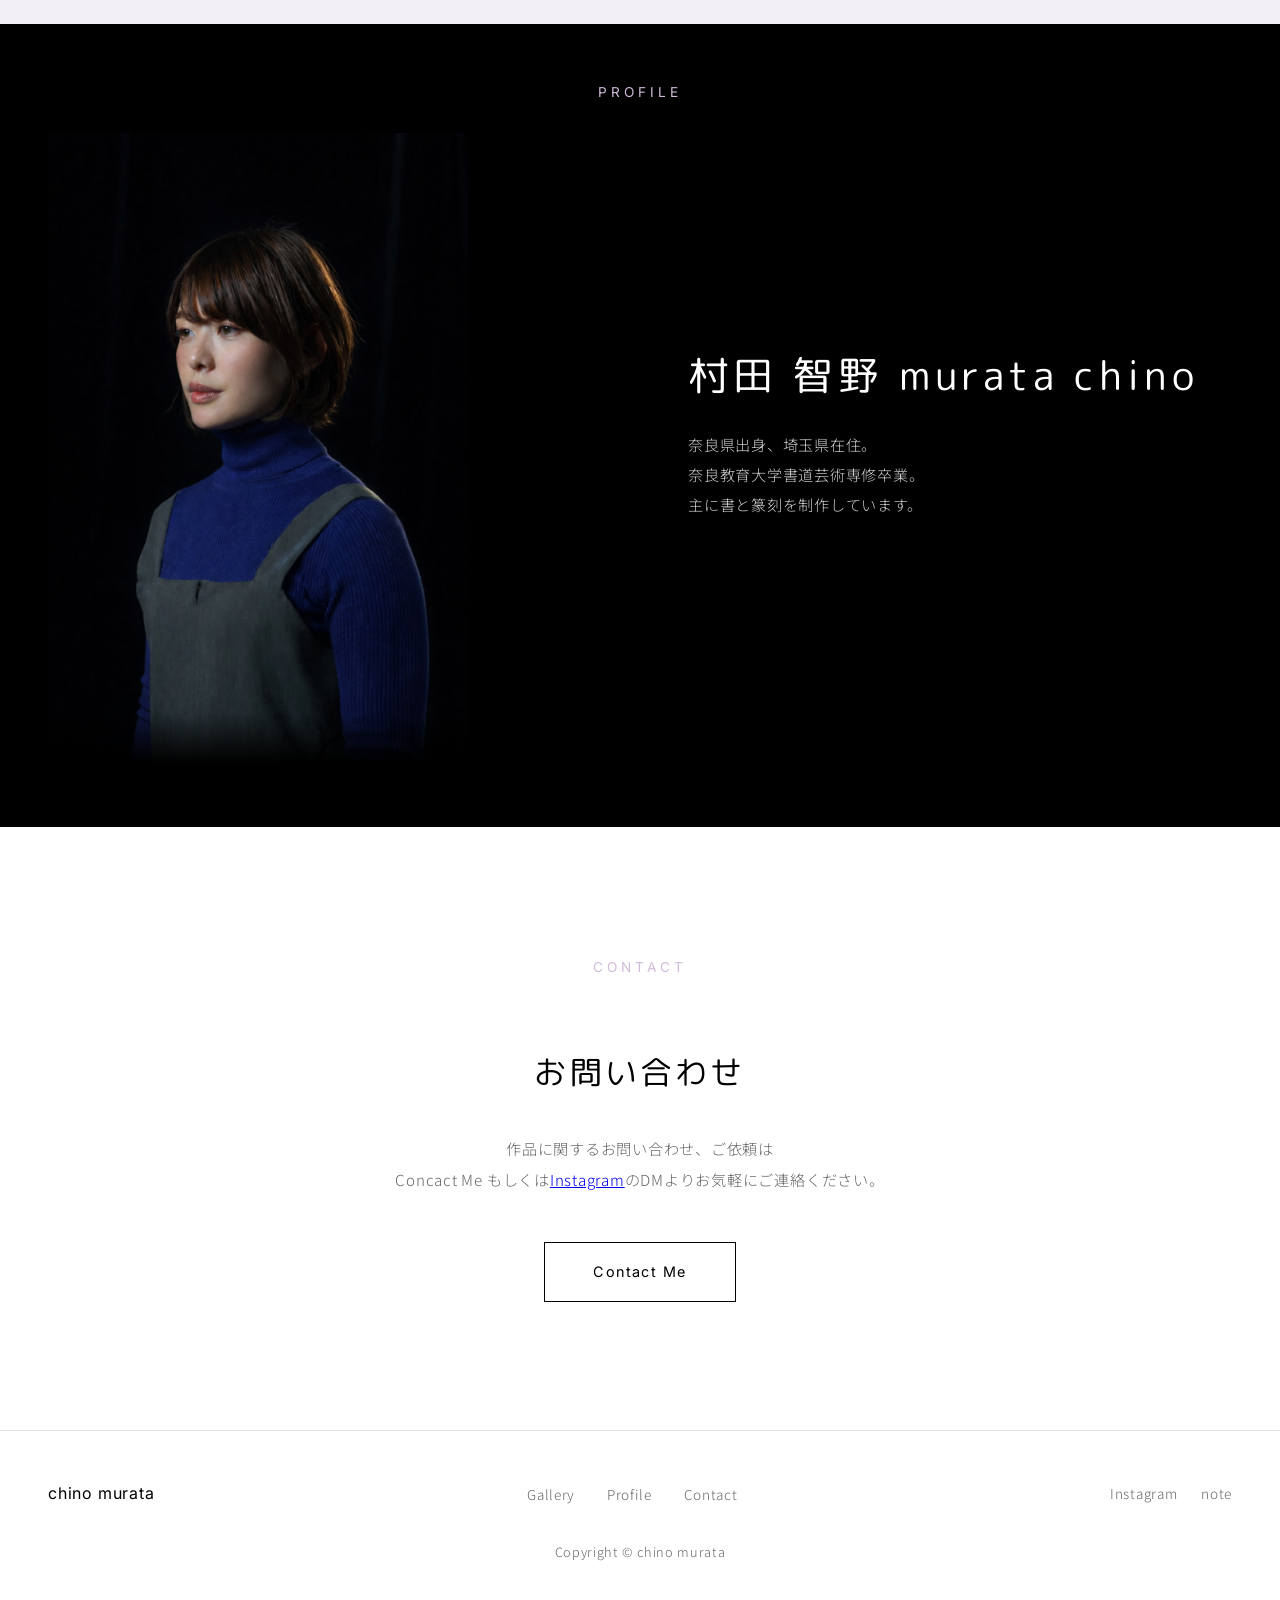
==== commit 316e94a3: "画像表示の挙動などを更新した" ====
--- a/index.html
+++ b/index.html
@@ -31,19 +31,19 @@
   <!-- Gallery Section -->
   <section id="gallery" class="gallery-top">
     <div class="gallery-grid">
-      <div class="gallery-item">
+      <div class="gallery-item reveal">
         <img src="https://images.unsplash.com/photo-1528819622765-d6bcf132f793?w=800&h=1200&fit=crop" alt="書道作品1" />
       </div>
-      <div class="gallery-item">
+      <div class="gallery-item reveal">
         <img src="https://images.unsplash.com/photo-1565193566173-7a0ee3dbe261?w=800&h=1200&fit=crop" alt="書道作品2" />
       </div>
-      <div class="gallery-item">
+      <div class="gallery-item reveal">
         <img src="https://images.unsplash.com/photo-1524678714210-9917a6c619c2?w=800&h=1200&fit=crop" alt="書道作品3" />
       </div>
-      <div class="gallery-item">
+      <div class="gallery-item reveal">
         <img src="https://images.unsplash.com/photo-1455541504462-57ebb2a9cec1?w=800&h=1200&fit=crop" alt="篆刻作品2" />
       </div>
-      <div class="gallery-item">
+      <div class="gallery-item reveal">
         <img src="https://images.unsplash.com/photo-1506880018603-83d5b814b5a6?w=800&h=1200&fit=crop" alt="書道作品4" />
       </div>
     </div>
@@ -60,8 +60,8 @@
         <h2>村田 智野 murata chino</h2>
         <p>
           奈良県出身、埼玉県在住。<br />
-          奈良教育大学書道芸術専攻卒業。<br />
-          書を書いたり、印を彫ったりしています。
+          奈良教育大学書道芸術専修卒業。<br />
+          主に書と篆刻を制作しています。
         </p>
       </div>
     </div>
@@ -96,7 +96,7 @@
         <li><a href="#contact">Contact</a></li>
       </ul>
       <div class="social-links">
-        <a href="https://www.instagram.com/chino_murata/">Instagram</a>
+        <a href="https://www.instagram.com/chinomurata/">Instagram</a>
         <a href="https://note.com/chinomurata">note</a>
       </div>
     </div>
--- a/style.css
+++ b/style.css
@@ -98,7 +98,7 @@
 .gallery-grid {
   display: flex;
   flex-direction: column;
-  gap: 0;
+  gap: 24px;
   max-width: 900px;
   margin: 0 auto;
 }
@@ -113,6 +113,7 @@
   aspect-ratio: 1 / 1;
   overflow: hidden;
   cursor: pointer;
+  border-radius: 16px;  /* 12〜20px 好みで */
 }
 
 .gallery-item img {
@@ -150,7 +151,7 @@
   display: block;
 
   -webkit-mask-image: linear-gradient(to bottom, #000 0%, #000 92%, transparent 100%);
-  mask-image: linear-gradient(to bottom, #000 0%, #000 92%, transparent 100%);
+  mask-image: linear-gradient(to bottom, #000 0%, #000 92%, transparent 100%); 
 }
 
 .profile-content h2 {
@@ -397,18 +398,30 @@
   }
 }
 
-/* Animations */
-@keyframes fadeIn {
-  from {
-    opacity: 0;
-    transform: translateY(20px);
-  }
-  to {
-    opacity: 1;
-    transform: translateY(0);
-  }
-}
-
-.fade-in {
-  animation: fadeIn 0.8s ease-out;
+/* =========================
+   Scroll Reveal
+   ========================= */
+
+/* 初期状態（非表示） */
+.reveal {
+  opacity: 0;
+  transform: translateY(20px);
+  transition:
+    opacity 0.8s ease-out,
+    transform 0.8s ease-out;
+  will-change: opacity, transform;
+}
+
+/* 表示状態 */
+.reveal.is-visible {
+  opacity: 1;
+  transform: translateY(0);
+}
+
+/* 動きを減らしたい人向け */
+@media (prefers-reduced-motion: reduce) {
+  .reveal {
+    transition: none;
+    transform: none;
+  }
 }
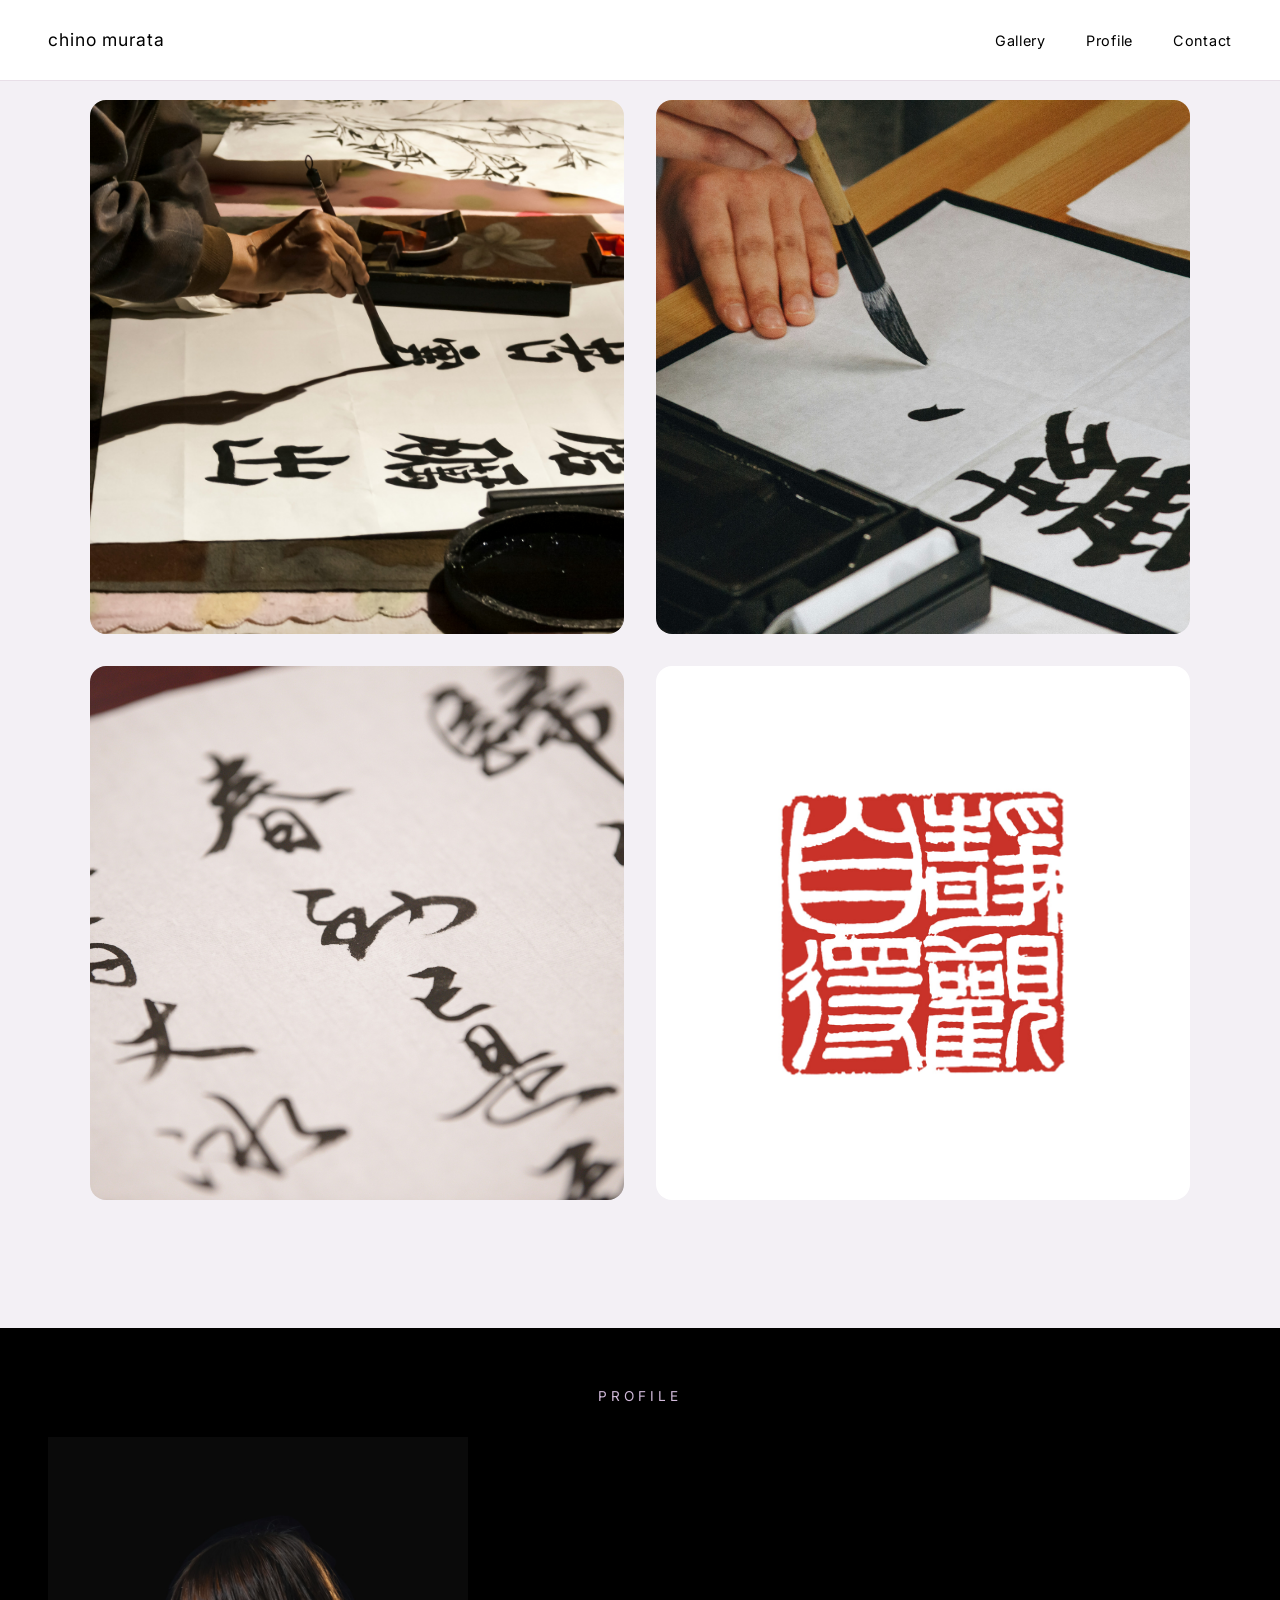
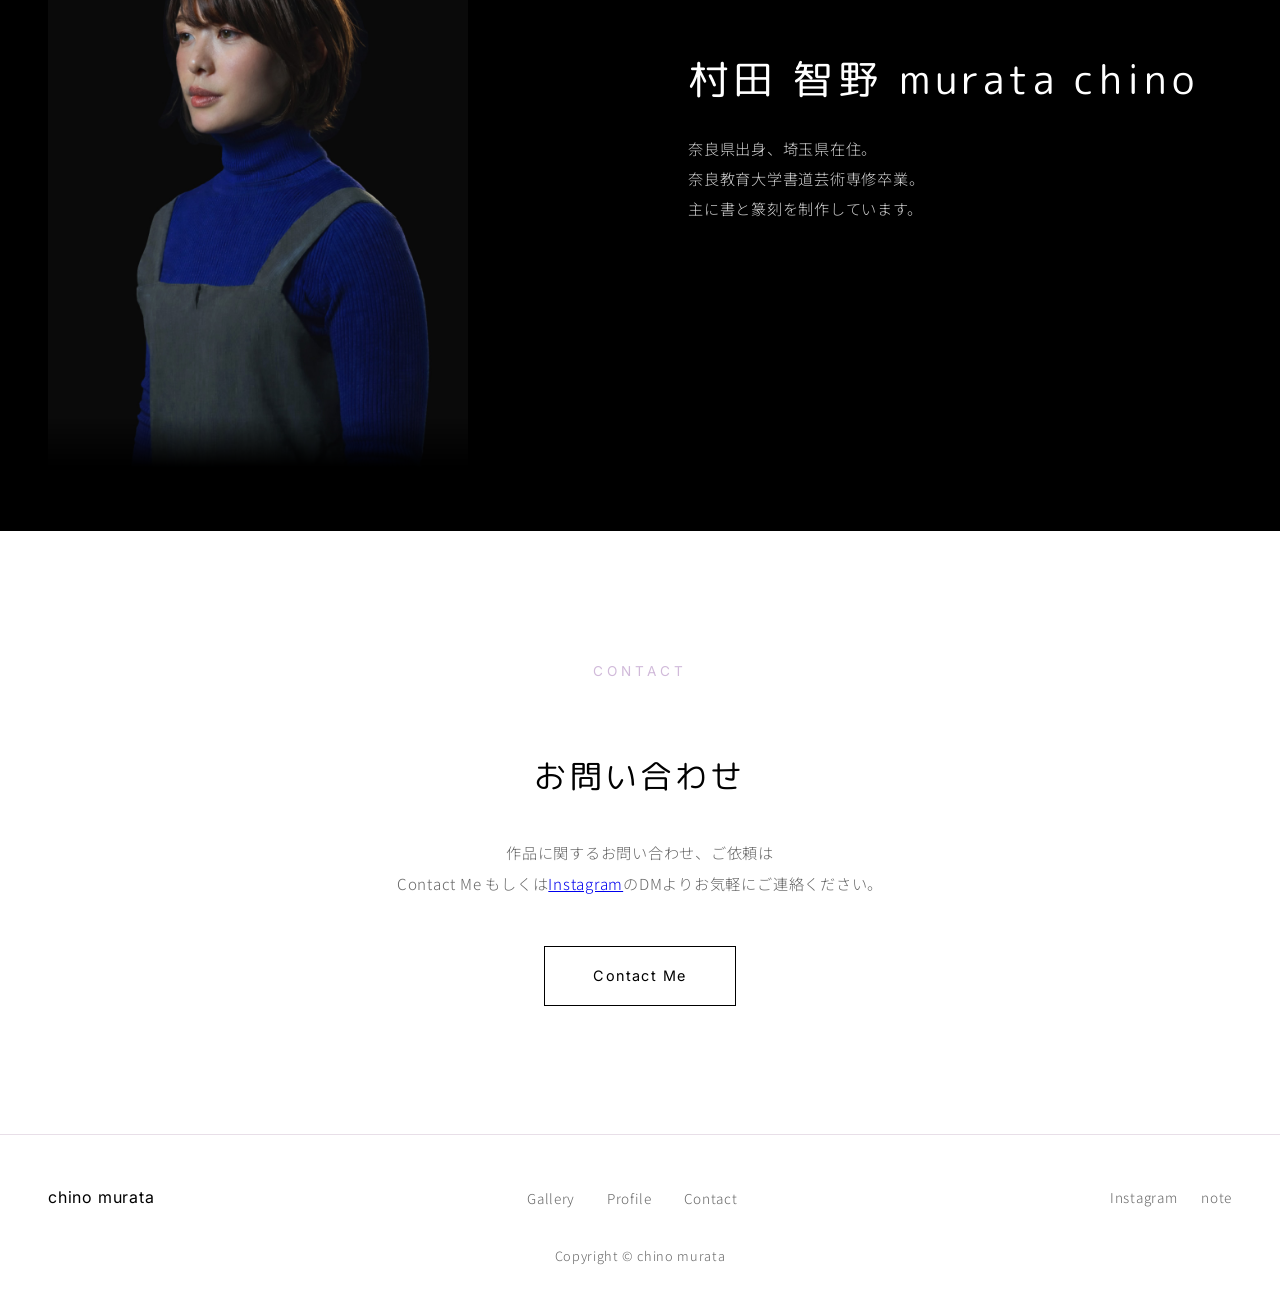
==== commit 201da152: "Refine gallery layout and overlay behavior" ====
--- a/index.html
+++ b/index.html
@@ -4,7 +4,7 @@
   <meta charset="UTF-8" />
   <meta name="viewport" content="width=device-width, initial-scale=1.0" />
   <title>Chino Murata</title>
-
+  <link rel="icon" href="picture/favicon.ico" />
   <link rel="preconnect" href="https://fonts.googleapis.com" />
   <link rel="preconnect" href="https://fonts.gstatic.com" crossorigin />
   <link href="https://fonts.googleapis.com/css2?family=Noto+Sans+JP:wght@300;400;500;600&family=Inter:wght@300;400;500;600&family=M+PLUS+Rounded+1c:wght@400;500&display=swap" rel="stylesheet" />
@@ -31,30 +31,46 @@
   <!-- Gallery Section -->
   <section id="gallery" class="gallery-top">
     <div class="gallery-grid">
+
       <div class="gallery-item reveal">
-        <img src="https://images.unsplash.com/photo-1528819622765-d6bcf132f793?w=800&h=1200&fit=crop" alt="書道作品1" />
+        <img src="picture/sample_1.jpg" alt="書道作品1" />
+        <div class="gallery-overlay">
+          <h3>作品タイトル</h3>
+        </div>
       </div>
+
       <div class="gallery-item reveal">
-        <img src="https://images.unsplash.com/photo-1565193566173-7a0ee3dbe261?w=800&h=1200&fit=crop" alt="書道作品2" />
+        <img src="picture/sample_2.jpg" alt="書道作品2" />
+        <div class="gallery-overlay">
+          <h3>作品タイトル</h3>
+        </div>
       </div>
+
       <div class="gallery-item reveal">
-        <img src="https://images.unsplash.com/photo-1524678714210-9917a6c619c2?w=800&h=1200&fit=crop" alt="書道作品3" />
+        <img src="picture/sample_3.jpg" alt="書道作品3" />
+        <div class="gallery-overlay">
+          <h3>作品タイトル</h3>
+        </div>
       </div>
+
       <div class="gallery-item reveal">
-        <img src="https://images.unsplash.com/photo-1455541504462-57ebb2a9cec1?w=800&h=1200&fit=crop" alt="篆刻作品2" />
+        <img src="picture/seikanjitoku.jpg" alt="書道作品4" />
+        <div class="gallery-overlay">
+          <h3>静観自得</h3>
+        </div>
       </div>
-      <div class="gallery-item reveal">
-        <img src="https://images.unsplash.com/photo-1506880018603-83d5b814b5a6?w=800&h=1200&fit=crop" alt="書道作品4" />
-      </div>
+
     </div>
   </section>
+
+  
 
   <!-- Profile Section -->
   <section id="profile" class="profile">
     <div class="section-title profile-title">Profile</div>
     <div class="profile-container">
       <div class="profile-image">
-        <img src="picture/profile.png" alt="murata chino" />
+        <img src="picture/1.1_artistphoto.jpg" alt="murata chino" />
       </div>
       <div class="profile-content">
         <h2>村田 智野 murata chino</h2>
@@ -74,7 +90,7 @@
       <h2>お問い合わせ</h2>
       <p>
         作品に関するお問い合わせ、ご依頼は<br />
-        Concact Me もしくは<a href="https://www.instagram.com/chino_murata/">Instagram</a>のDMよりお気軽にご連絡ください。
+        Contact Me もしくは<a href="https://www.instagram.com/chino_murata/">Instagram</a>のDMよりお気軽にご連絡ください。
       </p>
       <a
         href="https://docs.google.com/forms/d/e/1FAIpQLSfYiP25j410rGIHICzYmb-r6kKbPRrgvNj50Bug_0qsInX5KQ/viewform"
@@ -96,8 +112,8 @@
         <li><a href="#contact">Contact</a></li>
       </ul>
       <div class="social-links">
-        <a href="https://www.instagram.com/chinomurata/">Instagram</a>
-        <a href="https://note.com/chinomurata">note</a>
+        <a href="https://www.instagram.com/chinomurata/" target="_blank" rel="noopener noreferrer">Instagram</a>
+        <a href="https://note.com/chinomurata" target="_blank" rel="noopener noreferrer">note</a>
       </div>
     </div>
     <p class="copyright">Copyright © chino murata</p>
--- a/style.css
+++ b/style.css
@@ -6,6 +6,10 @@
   --lavender: #d1bada;
   --light-lavender: #f0ebf3;
   --border-color: #e8dfe8;
+
+  /* Layout constants */
+  --header-height: 54px;
+  --section-padding: 8rem 3rem;
 }
 
 * {
@@ -21,7 +25,9 @@
   line-height: 1.8;
 }
 
-/* Header */
+/* ===================================
+   Header
+   =================================== */
 header {
   position: fixed;
   top: 0;
@@ -71,7 +77,9 @@
   opacity: 0.5;
 }
 
-/* Section Common Styles */
+/* ===================================
+   Section Common Styles
+   =================================== */
 section {
   padding: 8rem 3rem;
   margin: 0;
@@ -89,7 +97,9 @@
   color: var(--lavender);
 }
 
-/* Gallery Section */
+/* ===================================
+   Gallery Section
+   =================================== */
 .gallery-top {
   padding-top: 100px;
   background: #f3f0f5;
@@ -113,7 +123,21 @@
   aspect-ratio: 1 / 1;
   overflow: hidden;
   cursor: pointer;
-  border-radius: 16px;  /* 12〜20px 好みで */
+  /* Adjustable: 12-20px */
+  border-radius: 16px;
+}
+
+.gallery-overlay {
+  position: absolute;
+  inset: 0;
+  background: rgba(0, 0, 0, 0.55);
+  color: #fff;
+  display: flex;
+  flex-direction: column;
+  justify-content: flex-end;
+  padding: 1.5rem;
+  opacity: 0;
+  transition: opacity 0.4s ease, transform 0.4s ease;
 }
 
 .gallery-item img {
@@ -127,7 +151,21 @@
   transform: scale(1.05);
 }
 
-/* Profile Section */
+/* Apply hover effect only on devices that support hover (desktop) */
+@media (hover: hover) and (pointer: fine) {
+  .gallery-item:hover .gallery-overlay {
+    opacity: 1;
+  }
+}
+
+/* Mobile: Show overlay on tap */
+.gallery-item.is-active .gallery-overlay {
+  opacity: 1;
+}
+
+/* ===================================
+   Profile Section
+   =================================== */
 .profile {
   background: var(--black);
 }
@@ -165,7 +203,7 @@
   letter-spacing: clamp(0.01em, 0.6vw, 0.12em);
   line-height: 1.1;
 
-  /* どこかで折り返し強制が入ってても負けないように */
+  /* Prevent forced line breaks from overriding nowrap */
   overflow-wrap: normal;
   word-break: normal;
 }
@@ -183,9 +221,10 @@
   color: var(--lavender);
 }
 
-/* Profileだけ締める（Desktop） */
 #profile {
-  padding: 3.5rem 3rem 4rem; /* 上右下左 */
+  scroll-margin-top: var(--header-height);
+  /* top, left/right, bottom */
+  padding: 3.5rem 3rem 4rem;
 }
 
 #profile .section-title {
@@ -196,7 +235,9 @@
   max-width: 420px;
 }
 
-/* Contact Section */
+/* ===================================
+   Contact Section
+   =================================== */
 .contact {
   text-align: center;
   background: var(--white);
@@ -243,7 +284,9 @@
   border-color: var(--lavender);
 }
 
-/* Footer */
+/* ===================================
+   Footer
+   =================================== */
 footer {
   padding: 3rem;
   text-align: center;
@@ -312,7 +355,9 @@
   opacity: 0.5;
 }
 
-/* Mobile Menu */
+/* ===================================
+   Mobile Menu
+   =================================== */
 .mobile-menu-button {
   display: none;
   background: none;
@@ -322,9 +367,9 @@
   color: var(--black);
 }
 
-/* =========================
+/* ===================================
    Responsive
-   ========================= */
+   =================================== */
 
 /* Tablet */
 @media (max-width: 1024px) {
@@ -333,10 +378,20 @@
   }
 }
 
+/* Desktop Gallery Layout */
+@media (min-width: 769px) {
+  .gallery-grid {
+    display: grid;
+    grid-template-columns: repeat(2, 1fr);
+    gap: 32px;
+    max-width: 1100px;
+  }
+}
+
 /* Mobile */
 @media (max-width: 768px) {
 
-  /* ---- Header / Navigation ---- */
+  /* Header / Navigation */
   .header-content {
     padding: 1rem 1.5rem;
   }
@@ -386,6 +441,7 @@
     max-width: 420px;
     margin: 0 auto;
   }
+
   /* Footer */
   .footer-content {
     flex-direction: column;
@@ -398,11 +454,11 @@
   }
 }
 
-/* =========================
+/* ===================================
    Scroll Reveal
-   ========================= */
-
-/* 初期状態（非表示） */
+   =================================== */
+
+/* Initial state (hidden) */
 .reveal {
   opacity: 0;
   transform: translateY(20px);
@@ -412,13 +468,13 @@
   will-change: opacity, transform;
 }
 
-/* 表示状態 */
+/* Visible state */
 .reveal.is-visible {
   opacity: 1;
   transform: translateY(0);
 }
 
-/* 動きを減らしたい人向け */
+/* Respect user's motion preferences */
 @media (prefers-reduced-motion: reduce) {
   .reveal {
     transition: none;
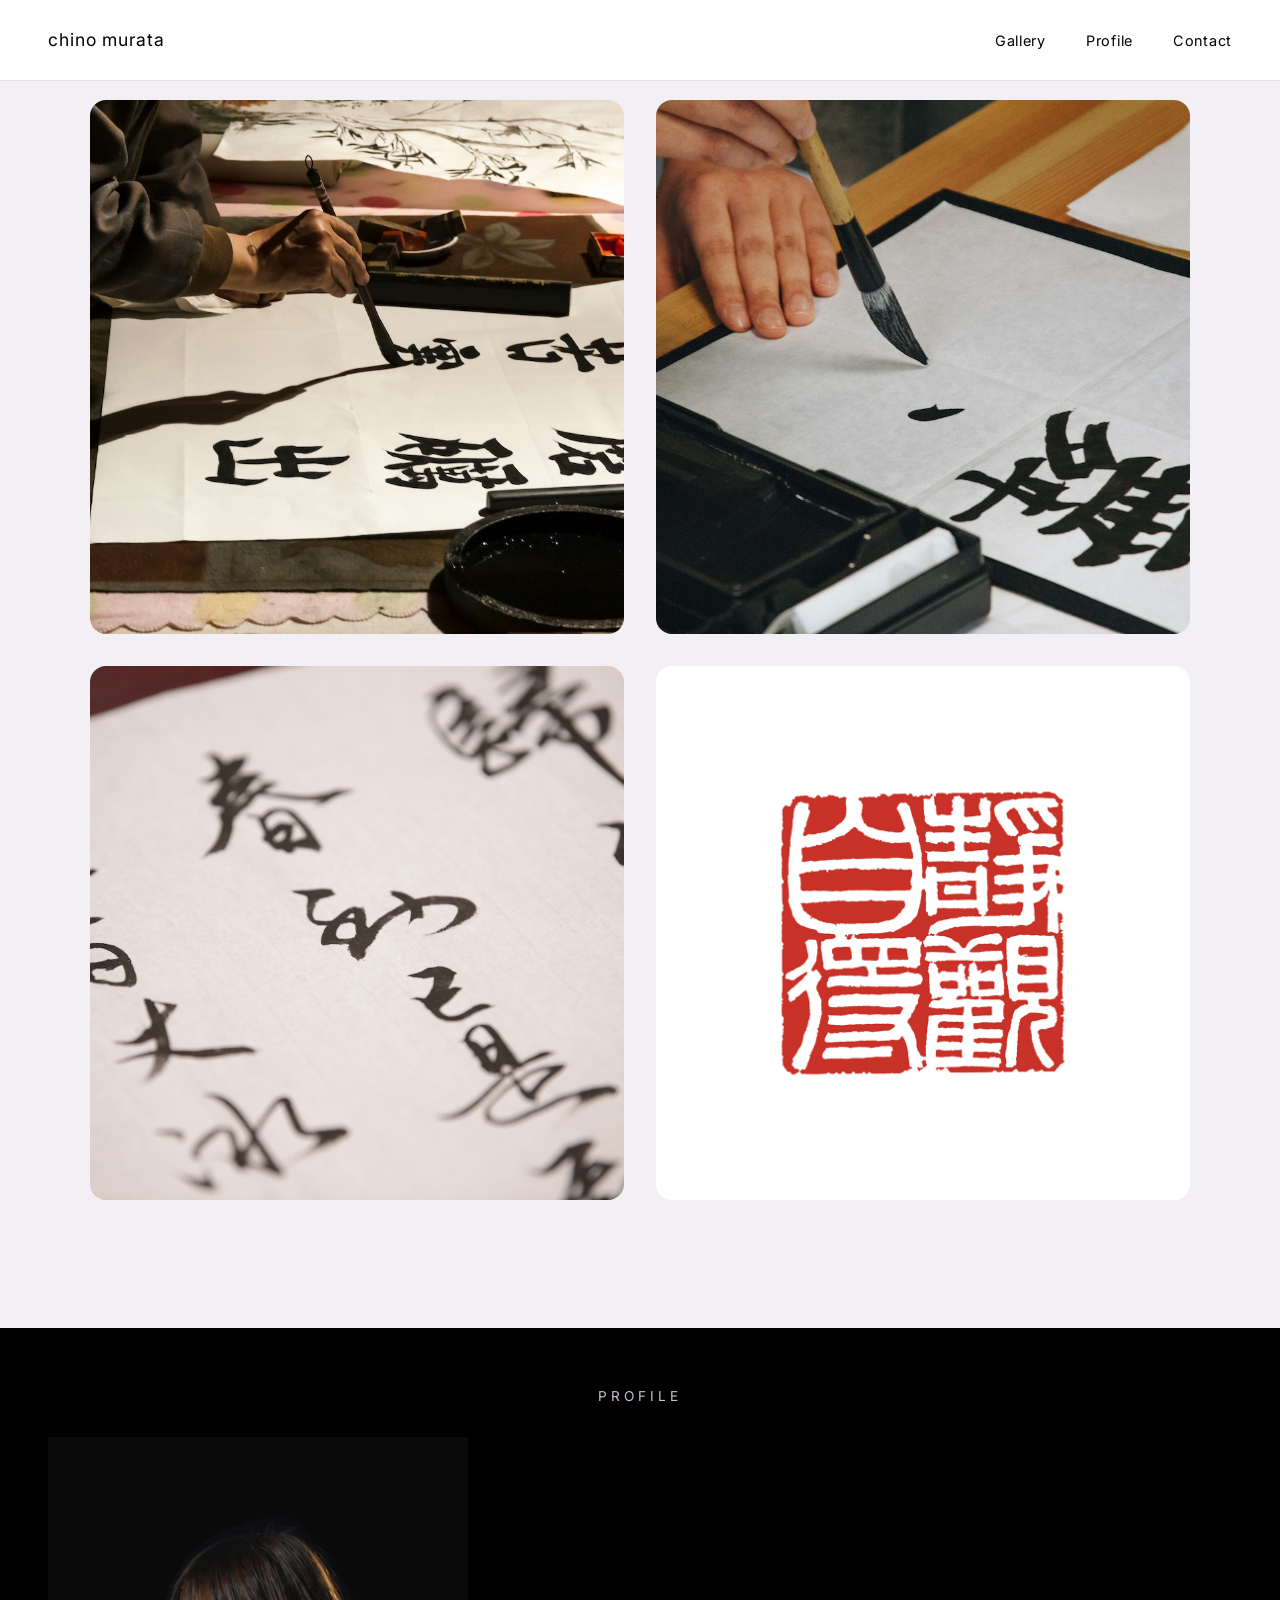
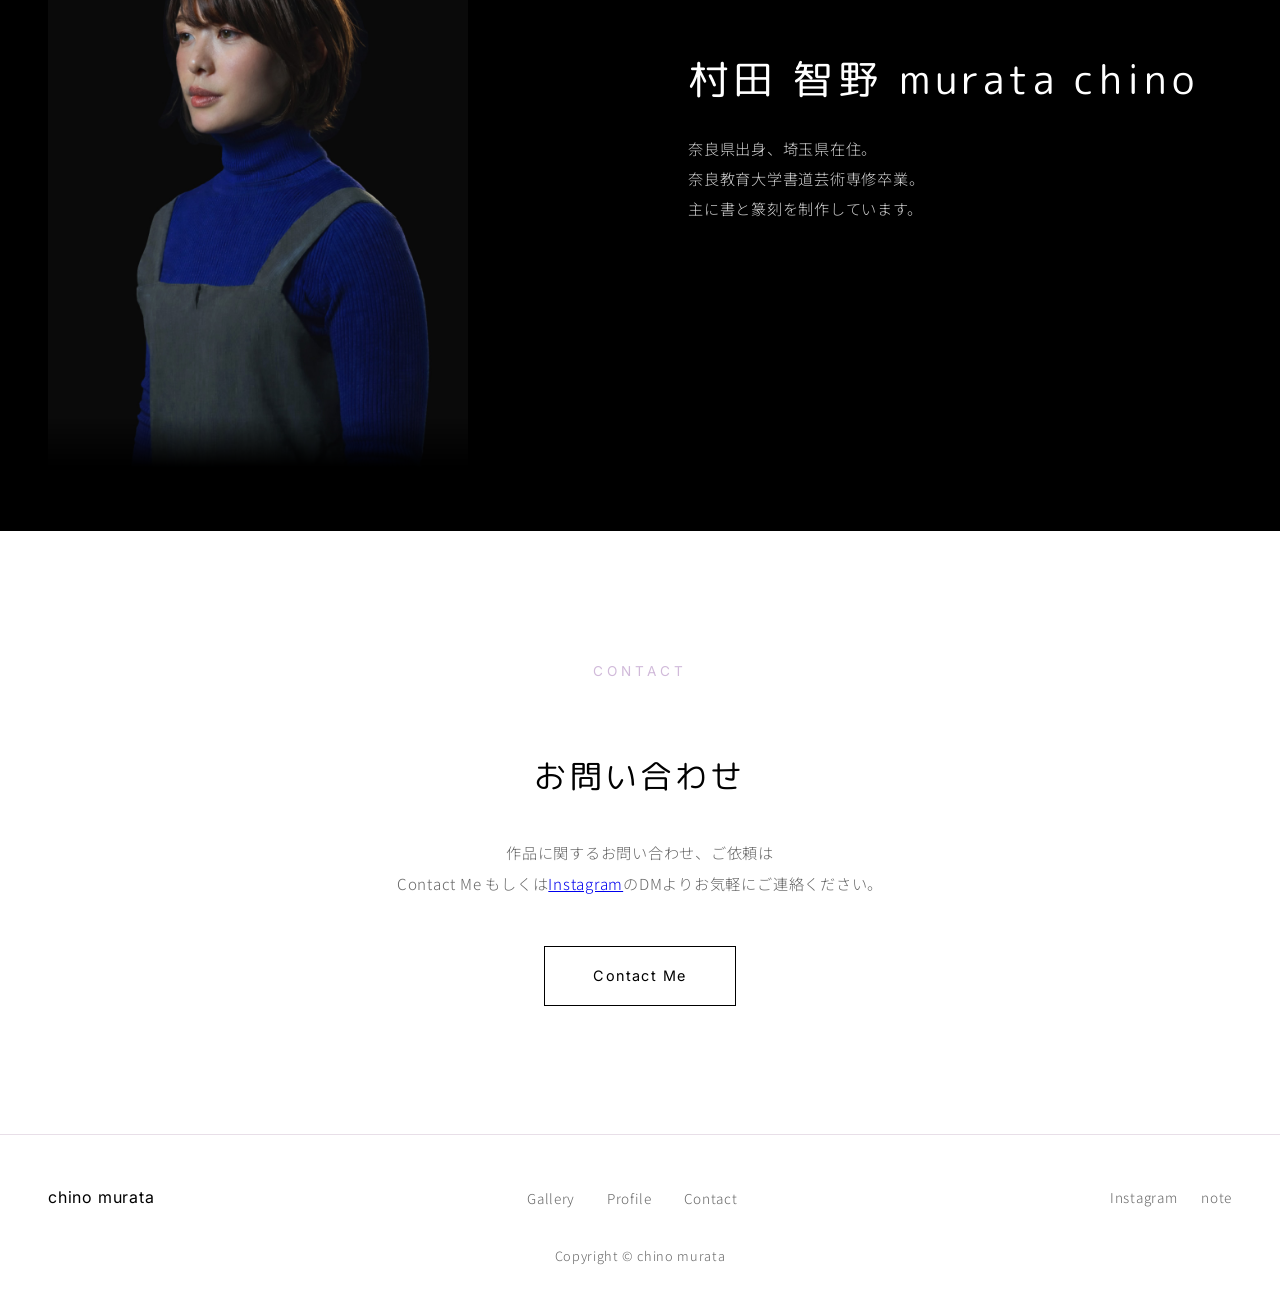
==== commit 2b2e1848: "reduce image size and enable lazy loading" ====
--- a/index.html
+++ b/index.html
@@ -40,21 +40,21 @@
       </div>
 
       <div class="gallery-item reveal">
-        <img src="picture/sample_2.jpg" alt="書道作品2" />
+        <img src="picture/sample_2.jpg" alt="書道作品2" loading="lazy"/>
         <div class="gallery-overlay">
           <h3>作品タイトル</h3>
         </div>
       </div>
 
       <div class="gallery-item reveal">
-        <img src="picture/sample_3.jpg" alt="書道作品3" />
+        <img src="picture/sample_3.jpg" alt="書道作品3" loading="lazy"/>
         <div class="gallery-overlay">
           <h3>作品タイトル</h3>
         </div>
       </div>
 
       <div class="gallery-item reveal">
-        <img src="picture/seikanjitoku.jpg" alt="書道作品4" />
+        <img src="picture/seikanjitoku.jpg" alt="書道作品4" loading="lazy"/>
         <div class="gallery-overlay">
           <h3>静観自得</h3>
         </div>
--- a/style.css
+++ b/style.css
@@ -125,6 +125,7 @@
   cursor: pointer;
   /* Adjustable: 12-20px */
   border-radius: 16px;
+  -webkit-tap-highlight-color: transparent;
 }
 
 .gallery-overlay {
@@ -161,6 +162,7 @@
 /* Mobile: Show overlay on tap */
 .gallery-item.is-active .gallery-overlay {
   opacity: 1;
+  border-radius: 16px;
 }
 
 /* ===================================
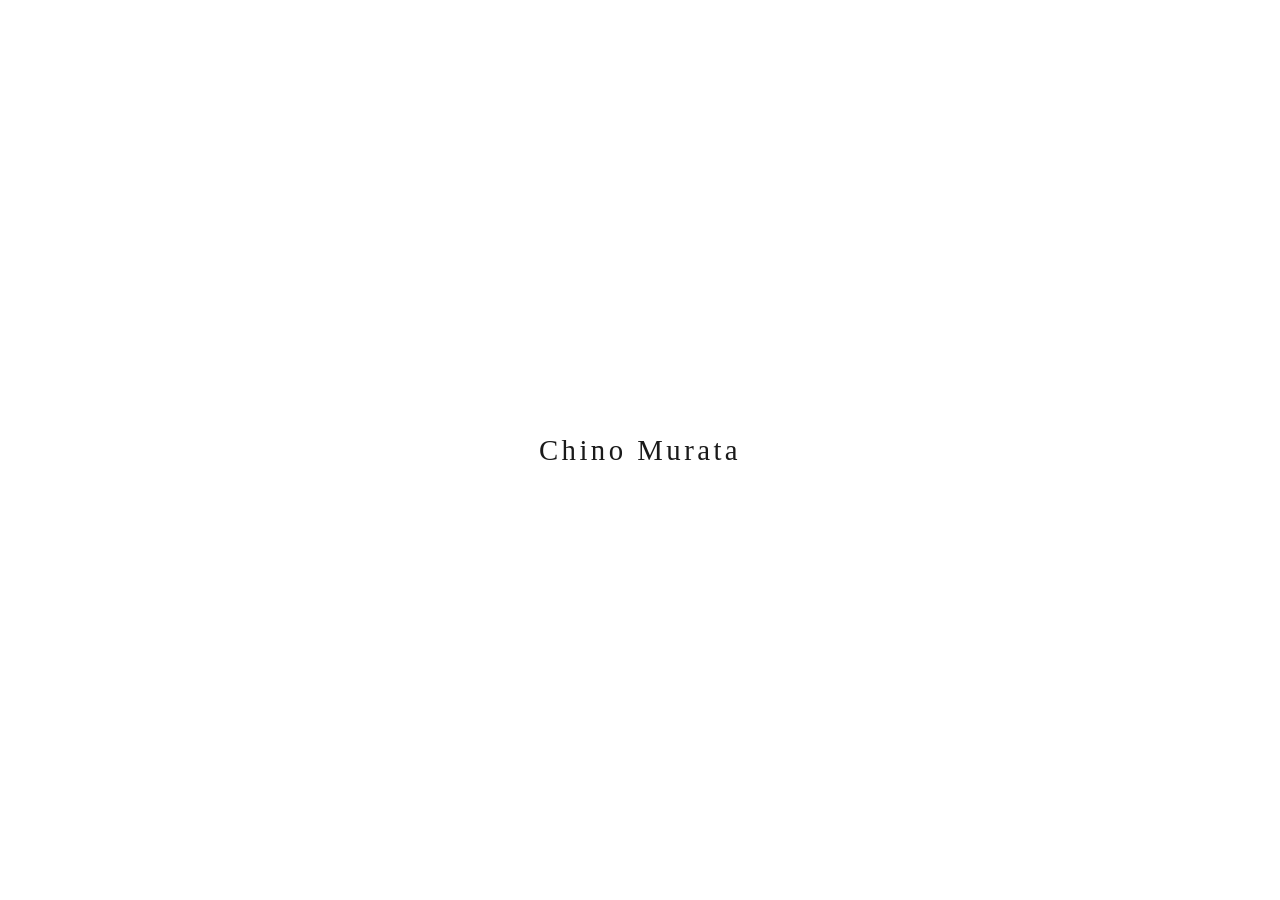
==== commit e7b77db1: "一時ページに差し替え" ====
--- a/index.html
+++ b/index.html
@@ -5,120 +5,31 @@
   <meta name="viewport" content="width=device-width, initial-scale=1.0" />
   <title>Chino Murata</title>
   <link rel="icon" href="picture/favicon.ico" />
-  <link rel="preconnect" href="https://fonts.googleapis.com" />
-  <link rel="preconnect" href="https://fonts.gstatic.com" crossorigin />
-  <link href="https://fonts.googleapis.com/css2?family=Noto+Sans+JP:wght@300;400;500;600&family=Inter:wght@300;400;500;600&family=M+PLUS+Rounded+1c:wght@400;500&display=swap" rel="stylesheet" />
+  <style>
+    * {
+      margin: 0;
+      padding: 0;
+      box-sizing: border-box;
+    }
 
-  <link rel="stylesheet" href="style.css" />
+    body {
+      background: #fff;
+      display: flex;
+      align-items: center;
+      justify-content: center;
+      min-height: 100vh;
+    }
+
+    h1 {
+      font-family: Georgia, 'Times New Roman', serif;
+      font-weight: 400;
+      font-size: clamp(1.2rem, 3vw, 1.8rem);
+      letter-spacing: 0.12em;
+      color: #1a1a1a;
+    }
+  </style>
 </head>
-
 <body>
-  <!-- Header -->
-  <header>
-    <div class="header-content">
-      <a href="#" class="logo">chino murata</a>
-      <nav>
-        <ul class="nav-list" id="navList">
-          <li><a href="#gallery">Gallery</a></li>
-          <li><a href="#profile">Profile</a></li>
-          <li><a href="#contact">Contact</a></li>
-        </ul>
-      </nav>
-      <button class="mobile-menu-button" id="mobileMenuButton" aria-controls="navList" aria-expanded="false" aria-label="open menu">☰</button>
-    </div>
-  </header>
-
-  <!-- Gallery Section -->
-  <section id="gallery" class="gallery-top">
-    <div class="gallery-grid">
-
-      <div class="gallery-item reveal">
-        <img src="picture/sample_1.jpg" alt="書道作品1" />
-        <div class="gallery-overlay">
-          <h3>作品タイトル</h3>
-        </div>
-      </div>
-
-      <div class="gallery-item reveal">
-        <img src="picture/sample_2.jpg" alt="書道作品2" loading="lazy"/>
-        <div class="gallery-overlay">
-          <h3>作品タイトル</h3>
-        </div>
-      </div>
-
-      <div class="gallery-item reveal">
-        <img src="picture/sample_3.jpg" alt="書道作品3" loading="lazy"/>
-        <div class="gallery-overlay">
-          <h3>作品タイトル</h3>
-        </div>
-      </div>
-
-      <div class="gallery-item reveal">
-        <img src="picture/seikanjitoku.jpg" alt="書道作品4" loading="lazy"/>
-        <div class="gallery-overlay">
-          <h3>静観自得</h3>
-        </div>
-      </div>
-
-    </div>
-  </section>
-
-  
-
-  <!-- Profile Section -->
-  <section id="profile" class="profile">
-    <div class="section-title profile-title">Profile</div>
-    <div class="profile-container">
-      <div class="profile-image">
-        <img src="picture/1.1_artistphoto.jpg" alt="murata chino" />
-      </div>
-      <div class="profile-content">
-        <h2>村田 智野 murata chino</h2>
-        <p>
-          奈良県出身、埼玉県在住。<br />
-          奈良教育大学書道芸術専修卒業。<br />
-          主に書と篆刻を制作しています。
-        </p>
-      </div>
-    </div>
-  </section>
-
-  <!-- Contact Section -->
-  <section id="contact" class="contact">
-    <div class="section-title">Contact</div>
-    <div class="contact-content">
-      <h2>お問い合わせ</h2>
-      <p>
-        作品に関するお問い合わせ、ご依頼は<br />
-        Contact Me もしくは<a href="https://www.instagram.com/chino_murata/">Instagram</a>のDMよりお気軽にご連絡ください。
-      </p>
-      <a
-        href="https://docs.google.com/forms/d/e/1FAIpQLSfYiP25j410rGIHICzYmb-r6kKbPRrgvNj50Bug_0qsInX5KQ/viewform"
-        class="contact-button"
-        target="_blank"
-        rel="noopener noreferrer"
-      >Contact Me</a>
-      
-    </div>
-  </section>
-
-  <!-- Footer -->
-  <footer>
-    <div class="footer-content">
-      <a href="#" class="footer-logo">chino murata</a>
-      <ul class="footer-nav">
-        <li><a href="#gallery">Gallery</a></li>
-        <li><a href="#profile">Profile</a></li>
-        <li><a href="#contact">Contact</a></li>
-      </ul>
-      <div class="social-links">
-        <a href="https://www.instagram.com/chinomurata/" target="_blank" rel="noopener noreferrer">Instagram</a>
-        <a href="https://note.com/chinomurata" target="_blank" rel="noopener noreferrer">note</a>
-      </div>
-    </div>
-    <p class="copyright">Copyright © chino murata</p>
-  </footer>
-
-  <script src="script.js" defer></script>
+  <h1>Chino Murata</h1>
 </body>
-</html>
+</html>
